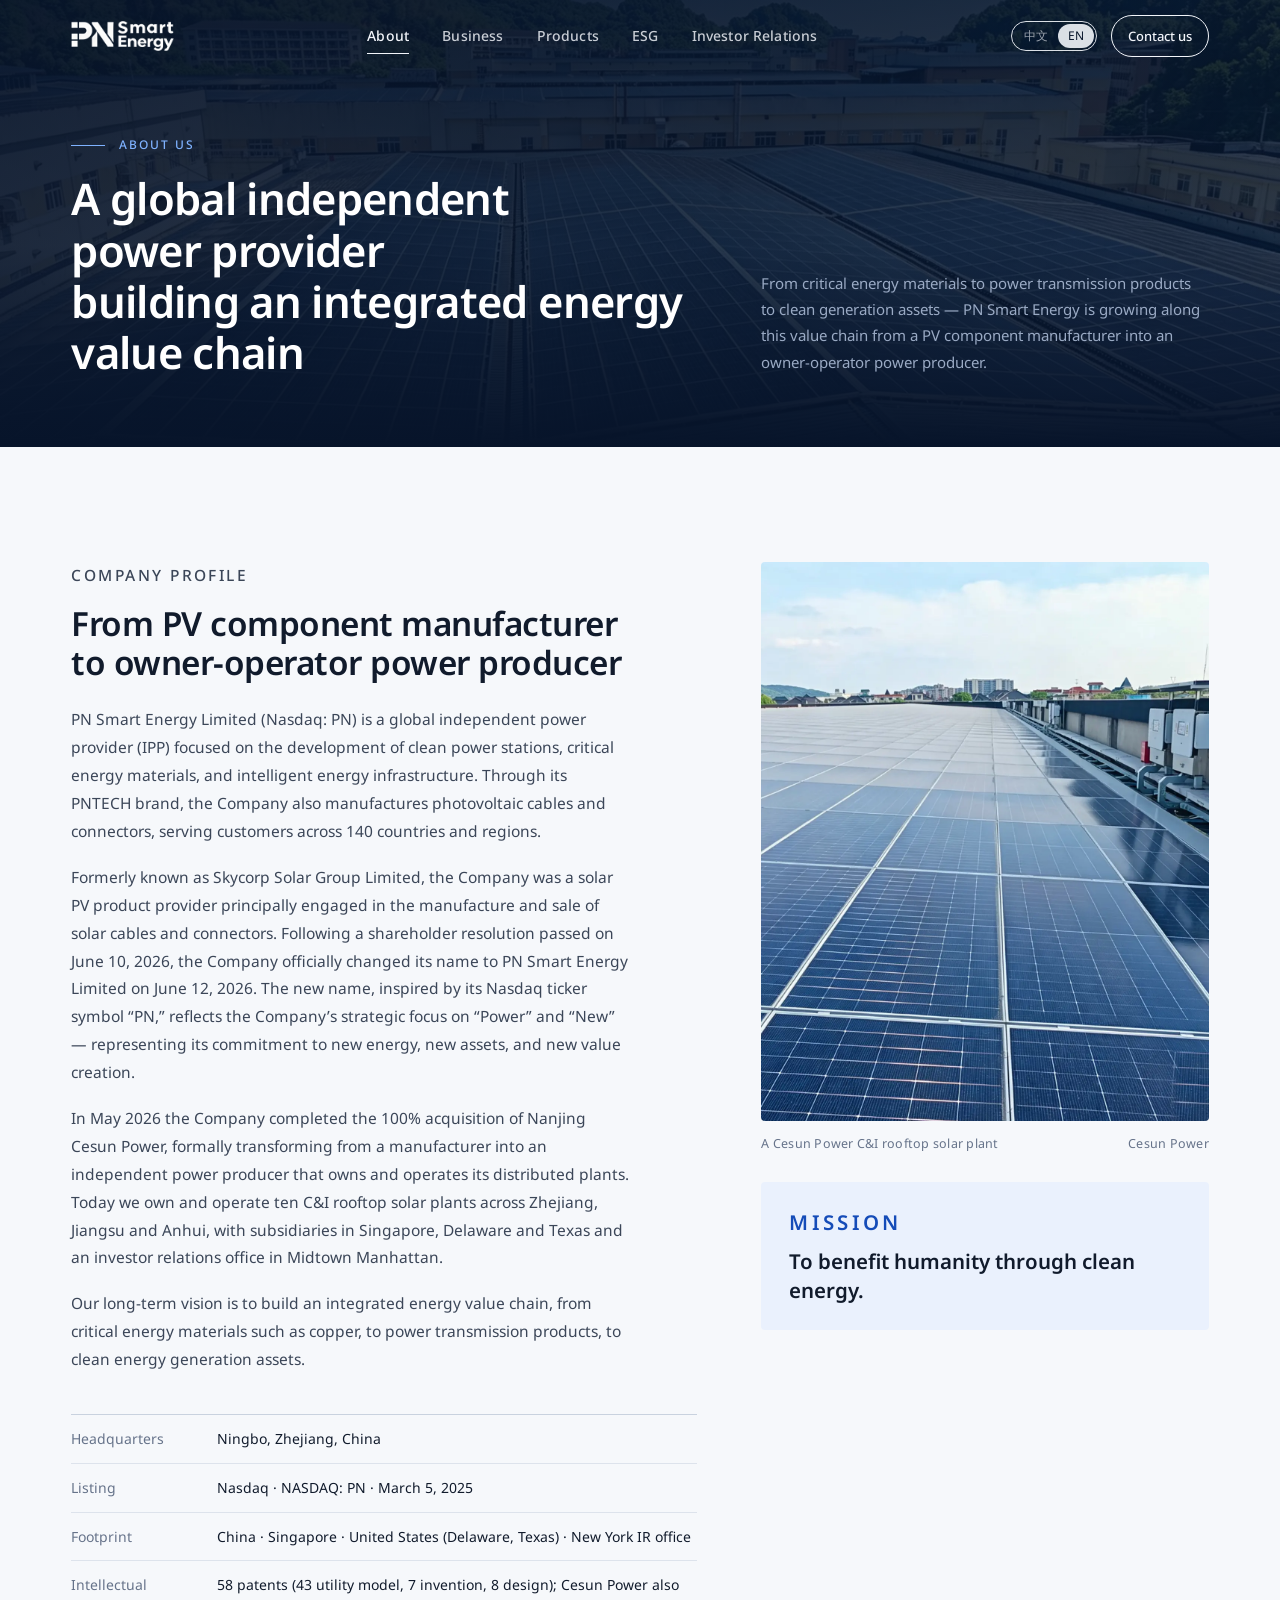
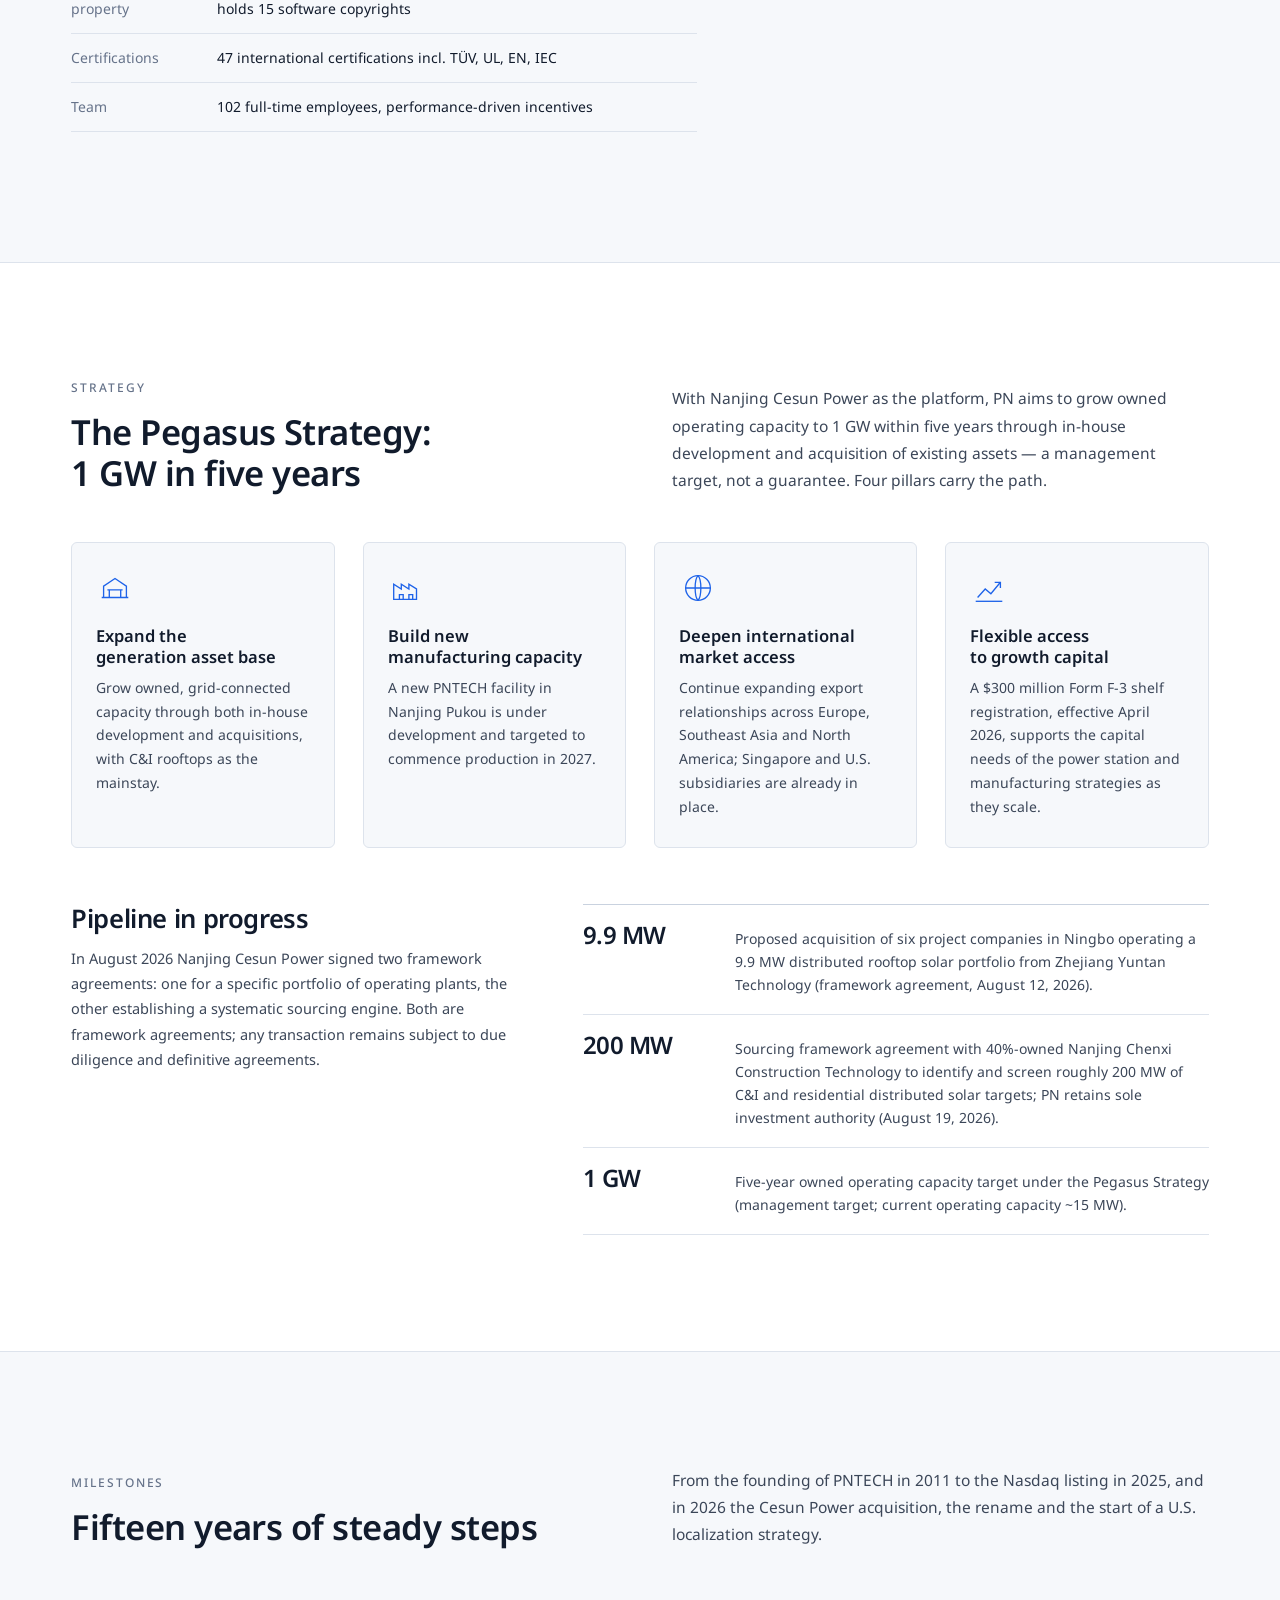
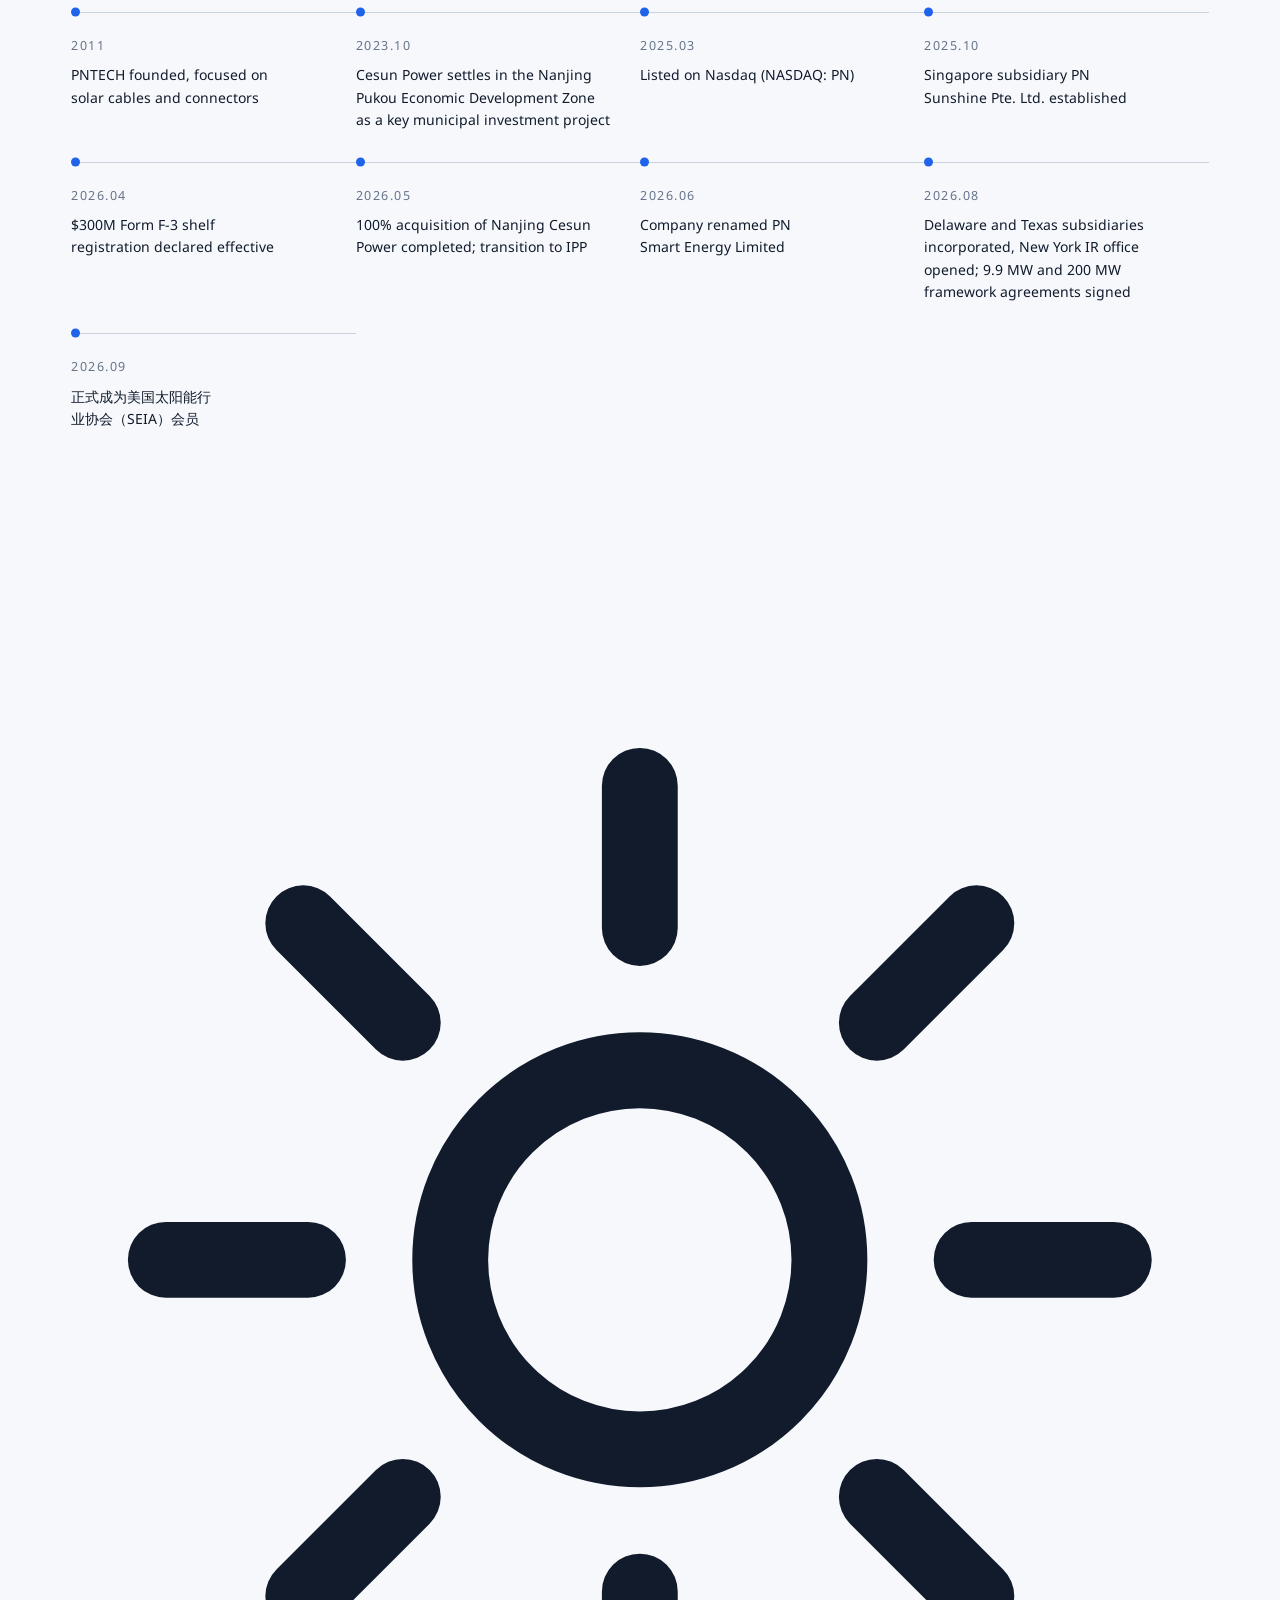
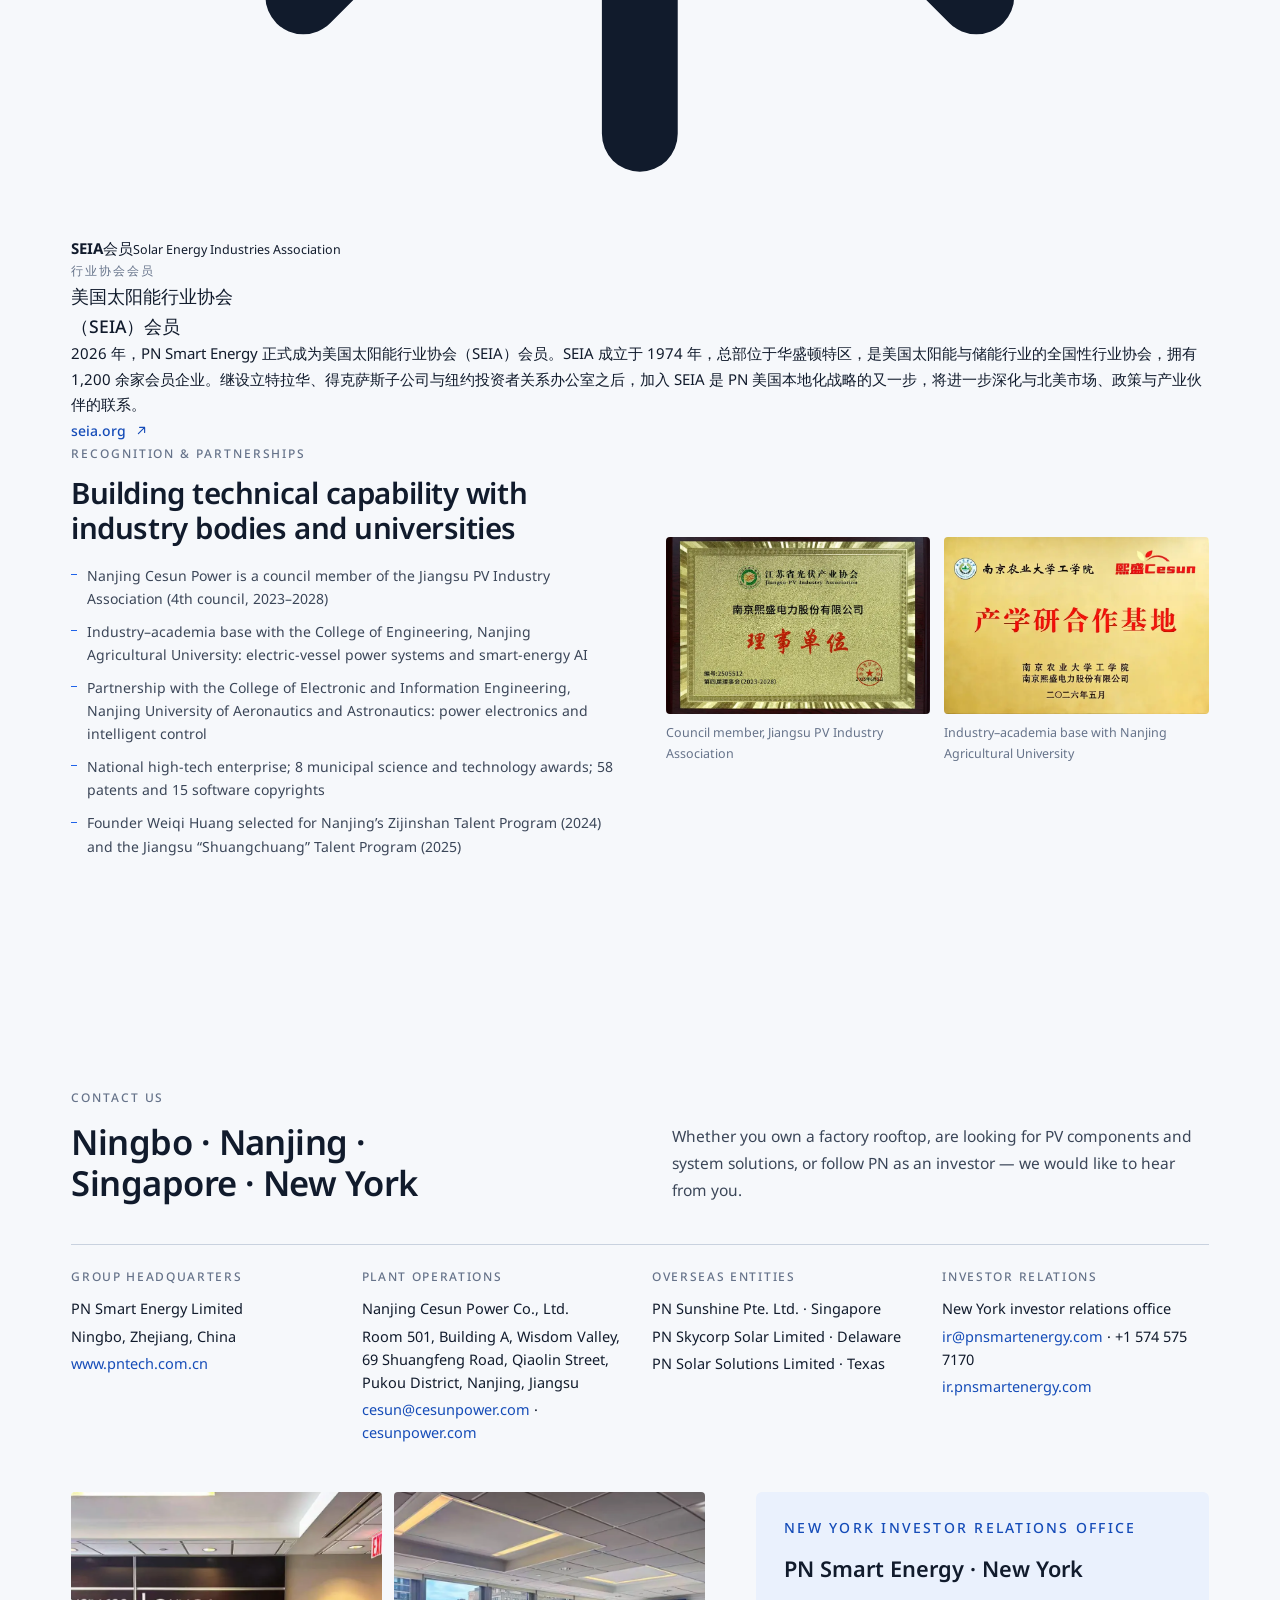
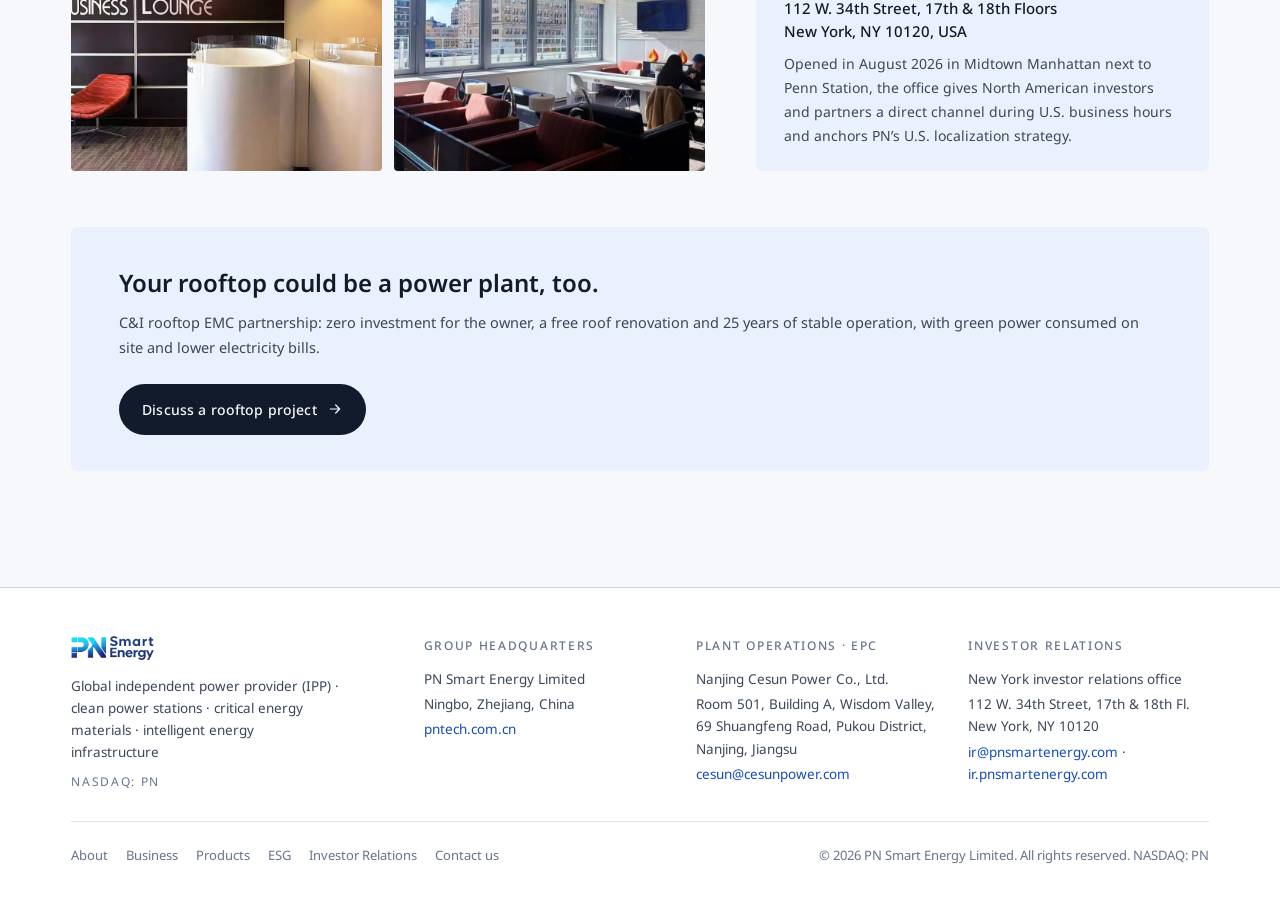
==== about.html @ 128a0bb3 "v5.1: multi-page structure (About / Business / Product / ESG / IR), IR-aligned profile, SEIA members" ====
<!doctype html>
<html lang="zh-CN">
<head>
<meta charset="utf-8">
<meta name="viewport" content="width=device-width,initial-scale=1">
<title>关于我们 | PN Smart Energy</title>
<meta name="description" content="PN Smart Energy 公司介绍、发展战略（天马战略）、发展历程、行业认可与联系方式。">
<meta name="keywords" content="PN Smart Energy, NASDAQ PN, 独立发电商, IPP, 分布式光伏, 工商业屋顶光伏, EPC, EMC, PNTECH, 光伏线缆, 光伏连接器, 储能系统, 光储系统, 熙盛电力, Cesun Power">
<meta name="robots" content="index,follow">
<meta name="theme-color" content="#07142A">
<link rel="canonical" href="https://wulei0716.github.io/pn-smart-energy-site/about.html">
<link rel="icon" type="image/png" sizes="64x64" href="assets/favicon.png">
<link rel="apple-touch-icon" sizes="180x180" href="assets/apple_icon.png">
<meta property="og:type" content="website">
<meta property="og:site_name" content="PN Smart Energy">
<meta property="og:title" content="关于我们 | PN Smart Energy">
<meta property="og:description" content="PN Smart Energy 公司介绍、发展战略（天马战略）、发展历程、行业认可与联系方式。">
<meta property="og:url" content="https://wulei0716.github.io/pn-smart-energy-site/about.html">
<meta property="og:image" content="https://wulei0716.github.io/pn-smart-energy-site/assets/og.jpg">
<meta property="og:image:width" content="1200">
<meta property="og:image:height" content="630">
<meta property="og:locale" content="zh_CN">
<meta property="og:locale:alternate" content="en_US">
<meta name="twitter:card" content="summary_large_image">
<meta name="twitter:title" content="About | PN Smart Energy">
<meta name="twitter:description" content="Company profile, the Pegasus Strategy, milestones, recognition and contact details for PN Smart Energy.">
<meta name="twitter:image" content="https://wulei0716.github.io/pn-smart-energy-site/assets/og.jpg">
<link rel="preload" as="image" href="assets/about.webp">
<script type="application/ld+json">
{"@context":"https://schema.org","@type":"Organization","name":"PN Smart Energy Limited","alternateName":["PN Smart Energy","Skycorp Solar Group"],"url":"https://wulei0716.github.io/pn-smart-energy-site/","logo":"https://wulei0716.github.io/pn-smart-energy-site/assets/logo_blue.png","tickerSymbol":"NASDAQ:PN","foundingDate":"2011","description":"Global independent power provider (IPP) focused on the development of clean power stations, critical energy materials, and intelligent energy infrastructure; manufactures PV cables and connectors under the PNTECH brand.","sameAs":["https://ir.pnsmartenergy.com","https://www.pntech.com.cn","http://www.cesunpower.com"],"memberOf":{"@type":"Organization","name":"Solar Energy Industries Association","url":"https://seia.org"},"address":[{"@type":"PostalAddress","addressLocality":"Ningbo","addressRegion":"Zhejiang","addressCountry":"CN"},{"@type":"PostalAddress","streetAddress":"112 W. 34th Street, 17th and 18th Floors","addressLocality":"New York","addressRegion":"NY","postalCode":"10120","addressCountry":"US"}],"contactPoint":[{"@type":"ContactPoint","contactType":"investor relations","email":"ir@pnsmartenergy.com","telephone":"+1-574-575-7170"}]}
</script>
<link rel="preconnect" href="https://fonts.googleapis.com">
<link rel="preconnect" href="https://fonts.gstatic.com" crossorigin>
<link rel="stylesheet" href="https://fonts.googleapis.com/css2?family=Noto+Sans:wght@400;500;600;700&display=swap">
<link rel="stylesheet" href="assets/site.css?v=d2af8660">

</head>
<body data-page="about">
<div id="site" data-lang="zh">
<!-- ============ NAV (shared) ============ -->
<header class="nav" id="nav">
  <div class="wrap">
    <a class="brand" href="index.html" aria-label="PN Smart Energy">
      <img class="logo-light" src="assets/logo_white.png" alt="PN Smart Energy" width="520" height="152">
      <img class="logo-dark" src="assets/logo_blue.png" alt="PN Smart Energy" width="520" height="151">
    </a>
    <nav class="nav-links" id="navLinks" aria-label="Primary">
      <a href="about.html" data-page="about" data-i18n="nav.about">关于我们</a>
      <a href="business.html" data-page="business" data-i18n="nav.business">业务</a>
      <a href="product.html" data-page="product" data-i18n="nav.product">产品</a>
      <a href="esg.html" data-page="esg" data-i18n="nav.esg">ESG</a>
      <a href="investors.html" data-page="investors" data-i18n="nav.ir">投资者关系</a>
    </nav>
    <div class="nav-right">
      <div class="lang" role="group" aria-label="Language / 语言">
        <button type="button" data-set-lang="zh" aria-pressed="true"><span>中文</span></button>
        <button type="button" data-set-lang="en" aria-pressed="false"><span>EN</span></button>
      </div>
      <a class="nav-cta" href="about.html#contact" data-i18n="nav.contact">联系我们</a>
      <button class="menu-btn" id="menuBtn" type="button" aria-label="Menu" aria-expanded="false">
        <svg viewBox="0 0 24 24" fill="none" stroke="currentColor" stroke-width="1.6" stroke-linecap="round"><path d="M4 7h16M4 12h16M4 17h16"/></svg>
      </button>
    </div>
  </div>
</header>

<main data-page="about">

<section class="phead">
  <div class="hero-bg" aria-hidden="true" style="background-image:url('assets/about.webp')"></div>
  <div class="hero-shade" aria-hidden="true"></div>
  <div class="wrap">
    <div><p class="eyebrow" data-i18n="ab.eyebrow">关于我们</p><h1 class="display" data-i18n="ab.title">全球独立发电商，<br>构建一体化能源价值链</h1></div>
    <p class="lede" data-i18n="ab.lede">从关键能源材料，到输电产品，再到清洁能源发电资产——PN Smart Energy 正沿着这条价值链，从光伏配套制造商成长为自持自营的独立发电商。</p>
  </div>
</section>

<!-- ============ PROFILE ============ -->
<section class="section" id="profile">
  <div class="wrap about-grid">
    <div class="about-copy">
      <p class="eyebrow" data-i18n="ab.pf.eyebrow">公司介绍</p>
      <h2 class="display" data-i18n="ab.pf.title">从光伏配套制造商，<br>到自持自营的独立发电商</h2>
      <p data-i18n="ab.pf.p1">PN Smart Energy Limited（纳斯达克代码：PN）是一家全球独立发电商（IPP），专注于清洁电站开发、关键能源材料与智能能源基础设施。公司旗下 PNTECH 品牌生产光伏线缆与连接器，服务全球 140&nbsp;个国家和地区的客户。</p>
      <p data-i18n="ab.pf.p2">公司前身为 Skycorp Solar Group Limited，是一家主要从事光伏线缆与连接器生产和销售的光伏产品供应商。根据 2026&nbsp;年 6&nbsp;月 10&nbsp;日股东决议，公司于 2026&nbsp;年 6&nbsp;月 12&nbsp;日正式更名为 PN Smart Energy Limited。新名称源于纳斯达克股票代码“PN”，体现公司对“Power（能源）”与“New（新）”的战略聚焦——对新能源、新资产与新价值创造的承诺。</p>
      <p data-i18n="ab.pf.p3">2026&nbsp;年 5&nbsp;月，公司完成对南京熙盛电力的 100% 收购，正式从制造商转型为自持自营分布式电站的独立发电商。今天，我们在浙江、江苏、安徽三省自持运营 10&nbsp;座工商业屋顶光伏电站，在新加坡、美国特拉华与得克萨斯设立子公司，在纽约曼哈顿设立投资者关系办公室，并于 2026&nbsp;年成为美国太阳能行业协会（SEIA）会员。</p>
      <p data-i18n="ab.pf.p4">我们的长期愿景，是构建一体化的能源价值链：从铜等关键能源材料，到输电产品，再到清洁能源发电资产。</p>
      <dl class="facts">
        <div><dt data-i18n="fact.hq">总部</dt><dd data-i18n="fact.hq.v">中国浙江省宁波市</dd></div>
        <div><dt data-i18n="fact.listing">上市</dt><dd data-i18n="fact.listing.v">纳斯达克 · NASDAQ: PN · 2025&nbsp;年 3&nbsp;月 5&nbsp;日</dd></div>
        <div><dt data-i18n="fact.footprint">全球布局</dt><dd data-i18n="fact.footprint.v">中国 · 新加坡 · 美国（特拉华、得克萨斯）· 纽约 IR 办公室</dd></div>
        <div><dt data-i18n="fact.ip">知识产权</dt><dd data-i18n="fact.ip.v">58&nbsp;项专利（43&nbsp;项实用新型、7&nbsp;项发明、8&nbsp;项外观设计）；熙盛电力另持 15&nbsp;项软件著作权</dd></div>
        <div><dt data-i18n="fact.cert">国际认证</dt><dd data-i18n="fact.cert.v">TÜV、UL、EN、IEC 等 47&nbsp;项</dd></div>
        <div><dt data-i18n="fact.people">团队</dt><dd data-i18n="fact.people.v">102&nbsp;名全职员工，绩效导向的激励机制</dd></div>
      </dl>
    </div>
    <div class="about-media">
      <figure>
        <img src="assets/cover_panels.webp" loading="lazy" decoding="async" alt="" width="1200" height="1600" style="aspect-ratio:4/5">
        <figcaption><span data-i18n="about.cap">熙盛电力工商业屋顶分布式光伏电站</span><span>Cesun Power</span></figcaption>
      </figure>
      <div class="mission">
        <p class="eyebrow" data-i18n="mission.eyebrow">使命</p>
        <p data-i18n="mission.text">以清洁能源，造福人类。</p>
      </div>
    </div>
  </div>
</section>

<!-- ============ STRATEGY ============ -->
<section class="section strategy band" id="strategy">
  <div class="wrap">
    <div class="section-head">
      <div><p class="eyebrow" data-i18n="str.eyebrow">发展战略</p><h2 class="display" data-i18n="str.title">天马战略：五年，1&nbsp;GW</h2></div>
      <p class="lede" data-i18n="str.lede">以南京熙盛电力为平台，自主开发与存量资产收购双轮驱动，在五年内将自持运营装机拓展至 1&nbsp;GW——这是管理层的目标，而非业绩承诺。四个支点支撑这条路径。</p>
    </div>
    <div class="pillars">
      <div class="pillar">
        <div class="glyph"><svg viewBox="0 0 40 40" fill="none" stroke="currentColor" stroke-width="1.4"><path d="M6 30h28M8 30V18l12-8 12 8v12"/><path d="M14 30v-8h12v8M12 22h16"/></svg></div>
        <h3 data-i18n="pl1.title">扩大发电资产</h3>
        <p data-i18n="pl1.p">以工商业屋顶为主，自主开发与收购并举，持续扩大自持并网装机规模。</p>
      </div>
      <div class="pillar">
        <div class="glyph"><svg viewBox="0 0 40 40" fill="none" stroke="currentColor" stroke-width="1.4"><path d="M6 32V16l8 5v-5l8 5v-5l8 5v11H6z"/><path d="M12 32v-5h4v5M22 32v-5h4v5"/></svg></div>
        <h3 data-i18n="pl2.title">新建制造基地</h3>
        <p data-i18n="pl2.p">南京浦口新制造基地建设中，计划 2027&nbsp;年投产，提升 PNTECH 产能与工艺水平。</p>
      </div>
      <div class="pillar">
        <div class="glyph"><svg viewBox="0 0 40 40" fill="none" stroke="currentColor" stroke-width="1.4"><circle cx="20" cy="20" r="13"/><path d="M7 20h26M20 7c4 4 4 22 0 26M20 7c-4 4-4 22 0 26"/></svg></div>
        <h3 data-i18n="pl3.title">深化国际市场</h3>
        <p data-i18n="pl3.p">持续拓展欧洲、东南亚与北美的出口关系；新加坡子公司与美国子公司已相继设立。</p>
      </div>
      <div class="pillar">
        <div class="glyph"><svg viewBox="0 0 40 40" fill="none" stroke="currentColor" stroke-width="1.4"><path d="M8 30l8-9 6 5 10-12"/><path d="M26 14h6v6"/><path d="M6 34h28"/></svg></div>
        <h3 data-i18n="pl4.title">灵活的成长资本</h3>
        <p data-i18n="pl4.p">3 亿美元 F-3 储架注册已于 2026&nbsp;年 4&nbsp;月生效，为电站与制造战略的规模化提供资金弹性。</p>
      </div>
    </div>
    <div class="pipeline">
      <div>
        <h3 class="display" data-i18n="pipe.title">正在推进的项目储备</h3>
        <p data-i18n="pipe.p">2026&nbsp;年 8&nbsp;月，南京熙盛电力先后签署两份框架协议：一份指向具体的存量电站组合，一份建立系统化的项目筛选引擎。两者均为框架协议，最终交易以尽职调查与正式协议为准。</p>
      </div>
      <div class="pipe-rows">
        <div><b class="num">9.9&nbsp;MW</b><span data-i18n="pipe.r1">拟收购浙江云坦科技位于宁波的 6&nbsp;家项目公司、合计 9.9&nbsp;MW 分布式屋顶光伏组合（框架协议，2026&nbsp;年 8&nbsp;月 12&nbsp;日）。</span></div>
        <div><b class="num">200&nbsp;MW</b><span data-i18n="pipe.r2">与持股 40% 的南京晨曦建设科技签署分布式光伏投资项目筛选框架协议，目标储备约 200&nbsp;MW 工商业及户用分布式光伏资产；PN 保留全部投资决策权（2026&nbsp;年 8&nbsp;月 19&nbsp;日）。</span></div>
        <div><b class="num">1&nbsp;GW</b><span data-i18n="pipe.r3">天马战略五年自持运营装机目标（管理层目标，当前运营装机约 15&nbsp;MW）。</span></div>
      </div>
    </div>
  </div>
</section>

<!-- ============ MILESTONES ============ -->
<section class="section" id="milestones">
  <div class="wrap">
    <div class="section-head">
      <div><p class="eyebrow" data-i18n="ab.ml.eyebrow">发展历程</p><h2 class="display" data-i18n="ab.ml.title">十五年深耕，每一步都坚实有力</h2></div>
      <p class="lede" data-i18n="ab.ml.lede">从 2011&nbsp;年品恩泰克成立，到 2025&nbsp;年登陆纳斯达克，再到 2026&nbsp;年完成熙盛电力收购、更名并启动美国本地化战略。</p>
    </div>
    <div class="timeline wide">
      <ul>
        <li><time>2011</time><p data-i18n="ml1">品恩泰克 PNTECH 成立，专注光伏线缆与连接器</p></li>
        <li><time>2023.10</time><p data-i18n="ml2">熙盛电力作为南京市重点招商引资项目落户浦口经济开发区</p></li>
        <li><time>2025.03</time><p data-i18n="tl1">纳斯达克上市（NASDAQ: PN）</p></li>
        <li><time>2025.10</time><p data-i18n="tl2">新加坡子公司 PN Sunshine Pte. Ltd. 成立</p></li>
        <li><time>2026.04</time><p data-i18n="tl3">3 亿美元 F-3 储架注册生效</p></li>
        <li><time>2026.05</time><p data-i18n="tl4">完成南京熙盛电力 100% 收购，转型独立发电商</p></li>
        <li><time>2026.06</time><p data-i18n="tl5">公司更名为 PN Smart Energy Limited</p></li>
        <li><time>2026.08</time><p data-i18n="tl6">美国特拉华、得州子公司成立，纽约 IR 办公室启用；签署 9.9&nbsp;MW 与 200&nbsp;MW 框架协议</p></li>
        <li><time>2026.09</time><p data-i18n="ml3">正式成为美国太阳能行业协会（SEIA）会员</p></li>
      </ul>
    </div>
  </div>
</section>

<!-- ============ HONORS ============ -->
<section class="section band" id="honors">
  <div class="wrap">
    <div class="us-card wide">
      <div class="seal" aria-hidden="true"><svg viewBox="0 0 24 24" fill="none" stroke="currentColor" stroke-width="1.6" stroke-linecap="round"><circle cx="12" cy="12" r="4"/><path d="M12 2v3M12 19v3M2 12h3M19 12h3M4.9 4.9l2.1 2.1M17 17l2.1 2.1M4.9 19.1L7 17M17 7l2.1-2.1"/></svg><b>SEIA</b><span data-i18n="us.seal">会员</span><small>Solar Energy Industries Association</small></div>
      <div>
        <p class="eyebrow" data-i18n="us.s.eyebrow">行业协会会员</p>
        <h3 data-i18n="us.s.title">美国太阳能行业协会<br>（SEIA）会员</h3>
        <p data-i18n="ab.seia.p">2026&nbsp;年，PN Smart Energy 正式成为美国太阳能行业协会（SEIA）会员。SEIA 成立于 1974&nbsp;年，总部位于华盛顿特区，是美国太阳能与储能行业的全国性行业协会，拥有 1,200&nbsp;余家会员企业。继设立特拉华、得克萨斯子公司与纽约投资者关系办公室之后，加入 SEIA 是 PN 美国本地化战略的又一步，将进一步深化与北美市场、政策与产业伙伴的联系。</p>
        <a class="more" href="https://seia.org" target="_blank" rel="noopener"><span>seia.org</span><svg viewBox="0 0 24 24" fill="none" stroke="currentColor" stroke-width="1.8" stroke-linecap="round" stroke-linejoin="round"><path d="M7 17L17 7M9 7h8v8"/></svg></a>
      </div>
    </div>
  </div>
  <div class="wrap honors">
    <div>
      <p class="eyebrow" data-i18n="ab.hn.eyebrow">行业认可与产学研合作</p>
      <h2 class="display" data-i18n="ab.hn.title">行业协会与高校合作</h2>
      <ul>
        <li data-i18n="ab.hn.1">南京熙盛电力为江苏省光伏产业协会理事单位（第四届理事会，2023–2028）</li>
        <li data-i18n="ab.hn.2">与南京农业大学工学院共建产学研合作基地：电动船舶核心动力系统与智慧能源 AI 技术</li>
        <li data-i18n="ab.hn.3">与南京航空航天大学电子信息工程学院合作：电力电子与智能控制技术</li>
        <li data-i18n="ab.hn.4">国家级高新技术企业；8&nbsp;项市级科学技术奖；58&nbsp;项专利与 15&nbsp;项软件著作权</li>
        <li data-i18n="ab.hn.5">创始人黄伟奇入选南京市“紫金山英才计划”高层次创业人才（2024）与江苏省“双创人才”（2025）</li>
      </ul>
    </div>
    <div class="plaques">
      <figure><img src="assets/plaque1.webp" loading="lazy" decoding="async" alt="" width="800" height="533"><figcaption data-i18n="ab.hn.c1">江苏省光伏产业协会理事单位</figcaption></figure>
      <figure><img src="assets/plaque2.webp" loading="lazy" decoding="async" alt="" width="800" height="533"><figcaption data-i18n="ab.hn.c2">南京农业大学工学院 · 产学研合作基地</figcaption></figure>
    </div>
  </div>
</section>

<!-- ============ CONTACT ============ -->
<section class="section contact" id="contact">
  <div class="wrap">
    <div class="section-head">
      <div><p class="eyebrow" data-i18n="ct.eyebrow">联系我们</p><h2 class="display" data-i18n="ct.title">宁波 · 南京 · 新加坡 · 纽约</h2></div>
      <p class="lede" data-i18n="ct.lede">无论您是希望盘活厂房屋顶的业主、寻找光伏配套产品与系统方案的合作伙伴，还是关注 PN 的投资者，欢迎与我们联系。</p>
    </div>
    <div class="offices">
      <div><h3 data-i18n="of1.t">集团总部</h3><p>PN Smart Energy Limited</p><p data-i18n="of1.p">中国浙江省宁波市</p><p><a href="https://www.pntech.com.cn" target="_blank" rel="noopener">www.pntech.com.cn</a></p></div>
      <div><h3 data-i18n="of2.t">电站运营</h3><p data-i18n="of2.n">南京熙盛电力股份有限公司</p><p data-i18n="of2.p">江苏省南京市浦口区桥林街道双峰路 69 号智慧谷 A 栋 501</p><p><a href="mailto:cesun@cesunpower.com">cesun@cesunpower.com</a> · <a href="http://www.cesunpower.com" target="_blank" rel="noopener">cesunpower.com</a></p></div>
      <div><h3 data-i18n="of3.t">海外主体</h3><p>PN Sunshine Pte. Ltd. · Singapore</p><p>PN Skycorp Solar Limited · Delaware</p><p>PN Solar Solutions Limited · Texas</p></div>
      <div><h3 data-i18n="of4.t">投资者关系</h3><p data-i18n="of4.p">纽约投资者关系办公室</p><p><a href="mailto:ir@pnsmartenergy.com">ir@pnsmartenergy.com</a> · +1 574 575 7170</p><p><a href="https://ir.pnsmartenergy.com" target="_blank" rel="noopener">ir.pnsmartenergy.com</a></p></div>
    </div>
    <div class="ny">
      <div class="ny-photos">
        <img src="assets/ny1.webp" loading="lazy" decoding="async" alt="" width="1100" height="732">
        <img src="assets/ny2.webp" loading="lazy" decoding="async" alt="" width="1100" height="732">
      </div>
      <div class="ny-info">
        <p class="eyebrow" data-i18n="ny.eyebrow">纽约投资者关系办公室</p>
        <h3 data-i18n="ny.title">PN Smart Energy · New York</h3>
        <p class="addr">112 W. 34th Street, 17th &amp; 18th Floors<br>New York, NY 10120, USA</p>
        <p data-i18n="ny.p">2026&nbsp;年 8&nbsp;月启用，位于曼哈顿中城，毗邻宾夕法尼亚车站。在美国工作时间为北美投资者与合作伙伴提供直接沟通渠道，也是 PN 美国本地化战略的前沿据点。</p>
      </div>
    </div>
    <div class="contact-cta">
      <div><h3 data-i18n="cta.t">您的屋顶，也可以成为一座电站。</h3><p data-i18n="cta.p">工商业屋顶 EMC 合作：业主零投入，免费屋面翻新与 25&nbsp;年稳定运营，绿电就地消纳、电费直接下降。</p></div>
      <a class="btn" href="mailto:cesun@cesunpower.com"><span data-i18n="cta.b">洽谈屋顶合作</span><svg viewBox="0 0 24 24" fill="none" stroke="currentColor" stroke-width="1.8" stroke-linecap="round" stroke-linejoin="round"><path d="M5 12h14M13 6l6 6-6 6"/></svg></a>
    </div>
  </div>
</section>

</main>

<!-- ============ FOOTER (shared) ============ -->
<footer id="footer">
  <div class="wrap">
    <div class="foot-grid">
      <div class="foot-brand">
        <a class="brand" href="index.html" aria-label="PN Smart Energy"><img class="logo-dark" src="assets/logo_blue.png" alt="" width="520" height="151"><img class="logo-light" src="assets/logo_white.png" alt="" width="520" height="152"></a>
        <p data-i18n="ft.tag">全球独立发电商（IPP）· 清洁电站开发 · 关键能源材料 · 智能能源基础设施</p>
        <p class="tick">NASDAQ: PN</p>
      </div>
      <div>
        <h4 data-i18n="ft.hq">集团总部</h4>
        <p>PN Smart Energy Limited</p>
        <p data-i18n="ft.hq.p">中国浙江省宁波市</p>
        <p><a href="https://www.pntech.com.cn" target="_blank" rel="noopener">pntech.com.cn</a></p>
      </div>
      <div>
        <h4 data-i18n="ft.ops">电站运营 · EPC</h4>
        <p data-i18n="ft.ops.n">南京熙盛电力股份有限公司</p>
        <p data-i18n="ft.ops.p">江苏省南京市浦口区桥林街道双峰路 69 号智慧谷 A 栋 501</p>
        <p><a href="mailto:cesun@cesunpower.com">cesun@cesunpower.com</a></p>
      </div>
      <div>
        <h4 data-i18n="ft.ir">投资者关系</h4>
        <p data-i18n="ft.ir.p">纽约投资者关系办公室</p>
        <p>112 W. 34th Street, 17th &amp; 18th Fl.<br>New York, NY 10120</p>
        <p><a href="mailto:ir@pnsmartenergy.com">ir@pnsmartenergy.com</a> · <a href="https://ir.pnsmartenergy.com" target="_blank" rel="noopener">ir.pnsmartenergy.com</a></p>
      </div>
    </div>
    <div class="foot-bottom">
      <nav aria-label="Footer">
        <a href="about.html" data-i18n="nav.about">关于我们</a>
        <a href="business.html" data-i18n="nav.business">业务</a>
        <a href="product.html" data-i18n="nav.product">产品</a>
        <a href="esg.html" data-i18n="nav.esg">ESG</a>
        <a href="investors.html" data-i18n="nav.ir">投资者关系</a>
        <a href="about.html#contact" data-i18n="nav.contact">联系我们</a>
      </nav>
      <p data-i18n="foot.copy">© 2026 PN Smart Energy Limited. 保留所有权利。NASDAQ: PN</p>
    </div>
  </div>
</footer>

<button type="button" class="totop" id="totop" aria-label="Back to top"><svg viewBox="0 0 24 24" fill="none" stroke="currentColor" stroke-width="1.8" stroke-linecap="round" stroke-linejoin="round"><path d="M12 19V5M6 11l6-6 6 6"/></svg></button>

<dialog class="pj" id="pjDialog" aria-labelledby="pjTitle">
  <div class="pj-scroll" id="pjContent"></div>
</dialog>

</div>
<script src="assets/site.js?v=d2af8660"></script>
</body>
</html>
---- assets/site.css ----
/* ---------- Tokens ---------- */
:root{
  --paper:#F6F8FB;
  --surface:#FFFFFF;
  --tint:#EAF1FD;
  --ink:#111B2C;
  --ink-2:#3B4658;
  --muted:#66738A;
  --line:#DDE3EC;
  --line-strong:#C9D2DF;
  --accent:#1E63E9;
  --accent-ink:#154CB8;
  --accent-soft:#8FB6F5;
  --night:#07142A;
  --night-2:#0C1E3B;
  --night-line:rgba(255,255,255,.14);
  --night-text:#F2F5FA;
  --night-muted:#9AAAC4;
  --night-accent:#7FB2FF;
  --zj:#1E63E9; --js:#5C8FE8; --ah:#A9C6F4;
  --photo-ground:#E8ECF2;
  --well:#F1F4F8;
  --shadow:0 24px 60px -30px rgba(7,20,42,.35);
  --font-display:"Noto Sans","PingFang SC","Hiragino Sans GB","Microsoft YaHei","Noto Sans CJK SC","Source Han Sans SC","Helvetica Neue",Arial,sans-serif;
  --font-body:"Noto Sans","PingFang SC","Hiragino Sans GB","Microsoft YaHei","Noto Sans CJK SC","Source Han Sans SC","Helvetica Neue",Arial,sans-serif;
  --max:1240px;
  --gutter:clamp(20px,4vw,56px);
  color-scheme:light;
}
@media (prefers-color-scheme:dark){
  :root:not([data-theme="light"]){
    --paper:#0B1424; --surface:#111C2F; --tint:#14233D;
    --ink:#EDF1F7; --ink-2:#C5CEDC; --muted:#8C9AB2;
    --line:#22314A; --line-strong:#33445F;
    --accent:#7FB2FF; --accent-ink:#A6C9FF; --accent-soft:#3E6FC7;
    --night:#050E1F; --night-2:#0A1830;
    --zj:#7FB2FF; --js:#4F80D6; --ah:#3D6AAE;
    --photo-ground:#1A2740;
    --shadow:0 24px 60px -30px rgba(0,0,0,.7);
    color-scheme:dark;
  }
}
:root[data-theme="dark"]{
  --paper:#0B1424; --surface:#111C2F; --tint:#14233D;
  --ink:#EDF1F7; --ink-2:#C5CEDC; --muted:#8C9AB2;
  --line:#22314A; --line-strong:#33445F;
  --accent:#7FB2FF; --accent-ink:#A6C9FF; --accent-soft:#3E6FC7;
  --night:#050E1F; --night-2:#0A1830;
  --zj:#7FB2FF; --js:#4F80D6; --ah:#3D6AAE;
  --photo-ground:#1A2740;
  --shadow:0 24px 60px -30px rgba(0,0,0,.7);
  color-scheme:dark;
}

/* ---------- Base ---------- */
*,*::before,*::after{box-sizing:border-box}
html{scroll-behavior:smooth;-webkit-text-size-adjust:100%}
@media (prefers-reduced-motion:reduce){html{scroll-behavior:auto}}
body{margin:0;background:var(--paper);color:var(--ink);font-family:var(--font-body);font-size:15px;line-height:1.7;-webkit-font-smoothing:antialiased;text-rendering:optimizeLegibility}
img{max-width:100%;height:auto;display:block}
a{color:inherit;text-decoration:none}
button{font:inherit;color:inherit;background:none;border:0;padding:0;cursor:pointer}
:focus-visible{outline:2px solid var(--accent);outline-offset:3px;border-radius:2px}
h1,h2,h3,h4{margin:0;font-weight:500;text-wrap:balance}
p{margin:0}
.wrap{max-width:var(--max);margin:0 auto;padding-left:var(--gutter);padding-right:var(--gutter)}
.num{font-variant-numeric:tabular-nums lining-nums}
.display{font-family:var(--font-display);font-weight:600;letter-spacing:-.015em;line-height:1.18}
[data-lang="zh"] .display{letter-spacing:0;line-height:1.32;font-weight:600}
[data-lang="zh"] .display.hero-title{line-height:1.26}
.eyebrow{font-size:12px;letter-spacing:.16em;text-transform:uppercase;color:var(--muted);font-weight:500}
[data-lang="zh"] .eyebrow{letter-spacing:.2em}
.lede{font-size:clamp(15.5px,1.2vw,17px);line-height:1.75;color:var(--ink-2);max-width:62ch}
[data-lang="zh"] .lede{max-width:44em}
.sr-only{position:absolute;width:1px;height:1px;overflow:hidden;clip:rect(0 0 0 0);white-space:nowrap}

/* Section rhythm */
.section{padding:clamp(72px,9vw,128px) 0;scroll-margin-top:64px}
.section + .section{padding-top:0}
.section.band,.band + .section{padding-top:clamp(72px,9vw,128px)}
[data-lang="zh"] .lede,[data-lang="zh"] .about-copy p,[data-lang="zh"] .biz p,[data-lang="zh"] .pillar p{letter-spacing:.01em}
.section-head{display:grid;grid-template-columns:minmax(0,6fr) minmax(0,6fr);gap:24px clamp(24px,5vw,80px);align-items:end;margin-bottom:clamp(40px,5vw,64px)}
.section-head h2{font-size:clamp(26px,2.7vw,36px)}
[data-lang="zh"] .section-head h2{font-size:clamp(24px,2.4vw,32px)}
.section-head .eyebrow{margin-bottom:14px}
@media (max-width:860px){.section-head{grid-template-columns:1fr}}

/* ---------- Nav ---------- */
.nav{position:fixed;inset:0 0 auto 0;z-index:50;transition:background .35s ease,box-shadow .35s ease,border-color .35s ease;border-bottom:1px solid transparent;color:var(--night-text)}
.nav .wrap{display:flex;align-items:center;justify-content:space-between;height:72px;gap:24px}
.nav.solid{background:color-mix(in srgb,var(--paper) 88%,transparent);backdrop-filter:saturate(1.4) blur(14px);-webkit-backdrop-filter:saturate(1.4) blur(14px);border-color:var(--line);color:var(--ink)}
.brand{display:flex;align-items:center;gap:12px}
.brand img{height:30px;width:auto}
.brand .logo-dark{display:none}
.nav.solid .logo-light{display:none}
.nav.solid .logo-dark{display:block}
:root[data-theme="dark"] .nav.solid .logo-dark{display:none}
:root[data-theme="dark"] .nav.solid .logo-light{display:block}
@media (prefers-color-scheme:dark){
  :root:not([data-theme="light"]) .nav.solid .logo-dark{display:none}
  :root:not([data-theme="light"]) .nav.solid .logo-light{display:block}
}
.nav-links{display:flex;gap:clamp(18px,2.6vw,36px);font-size:14px;font-weight:500;letter-spacing:.01em}
.nav-links a{opacity:.82;transition:opacity .2s;padding:6px 0;border-bottom:1px solid transparent}
.nav-links a:hover,.nav-links a.active{opacity:1;border-bottom-color:currentColor}
.nav-right{display:flex;align-items:center;gap:14px}
.lang{display:inline-flex;border:1px solid currentColor;border-radius:999px;padding:2px;font-size:12px;letter-spacing:.06em;opacity:.9}
.lang button{padding:4px 10px;border-radius:999px;line-height:1.3;opacity:.7;transition:all .2s}
.lang button[aria-pressed="true"]{background:currentColor;opacity:1}
.lang button[aria-pressed="true"] span{color:var(--night);mix-blend-mode:normal}
.nav.solid .lang button[aria-pressed="true"] span{color:var(--paper)}
.lang button span{color:inherit}
.nav-cta{font-size:13px;font-weight:500;padding:9px 16px;border-radius:999px;border:1px solid currentColor;transition:background .2s,color .2s}
.nav-cta:hover{background:var(--night-text);color:var(--night)}
.nav.solid .nav-cta{background:var(--ink);color:var(--paper);border-color:var(--ink)}
.nav.solid .nav-cta:hover{background:var(--accent);border-color:var(--accent);color:#fff}
.menu-btn{display:none;width:40px;height:40px;align-items:center;justify-content:center;border-radius:8px}
.menu-btn svg{width:22px;height:22px}
@media (max-width:980px){
  .nav-links{display:none}
  .nav-cta{display:none}
  .menu-btn{display:inline-flex}
  .nav.open .nav-links{display:flex;position:absolute;top:72px;left:0;right:0;flex-direction:column;gap:0;background:var(--paper);color:var(--ink);border-bottom:1px solid var(--line);padding:8px var(--gutter) 16px}
  .nav.open .nav-links a{padding:14px 0;border-bottom:1px solid var(--line);opacity:1;font-size:16px}
  .nav.open .nav-links a:last-child{border-bottom:0}
  .nav.open{background:var(--paper);color:var(--ink);border-color:var(--line)}
  .nav.open .logo-light{display:none}.nav.open .logo-dark{display:block}
}

/* ---------- Hero ---------- */
.hero{position:relative;background:var(--night);color:var(--night-text);overflow:hidden;isolation:isolate}
.hero-bg{position:absolute;inset:0;z-index:-2;background-image:var(--hero-img);background-size:cover;background-position:center 40%;transform:scale(1.04);animation:heroZoom 14s ease-out forwards}
.hero-shade{position:absolute;inset:0;z-index:-1;background:
  linear-gradient(180deg,rgba(7,20,42,.55) 0%,rgba(7,20,42,.25) 35%,rgba(7,20,42,.72) 78%,var(--night) 100%),
  linear-gradient(90deg,rgba(7,20,42,.78) 0%,rgba(7,20,42,.38) 55%,rgba(7,20,42,.15) 100%)}
.hero .wrap{position:relative;padding-top:clamp(120px,16vh,170px);padding-bottom:clamp(56px,7vw,88px);display:grid;grid-template-columns:minmax(0,8fr) minmax(0,4fr);gap:40px}
.hero-copy{max-width:820px}
.hero .eyebrow{color:var(--night-accent);margin-bottom:26px;display:flex;align-items:center;gap:14px}
.hero .eyebrow::before{content:"";width:34px;height:1px;background:var(--night-accent)}
.hero-title{font-size:clamp(34px,4vw,54px);color:#fff;margin-bottom:24px;font-weight:600}
[data-lang="zh"] .hero-title{font-size:clamp(30px,3.4vw,44px)}
.hero-title em{font-style:normal;font-weight:600;color:var(--night-accent)}
.hero .lede{color:var(--night-muted);max-width:58ch;margin-bottom:36px}
[data-lang="zh"] .hero .lede{max-width:40em}
.hero-actions{display:flex;gap:14px;flex-wrap:wrap}
.btn{display:inline-flex;align-items:center;gap:10px;padding:13px 22px;border-radius:999px;font-size:14px;font-weight:500;letter-spacing:.01em;border:1px solid transparent;transition:transform .2s,background .2s,color .2s,border-color .2s}
.btn svg{width:16px;height:16px;transition:transform .2s}
.btn:hover svg{transform:translateX(3px)}
.btn-primary{background:#fff;color:var(--night)}
.btn-primary:hover{background:var(--night-accent)}
.btn-ghost{border-color:var(--night-line);color:#fff}
.btn-ghost:hover{border-color:#fff}
.hero-aside{align-self:end;display:flex;flex-direction:column;gap:10px;font-size:13px;color:var(--night-muted);border-left:1px solid var(--night-line);padding-left:22px}
.hero-aside strong{color:#fff;font-weight:500}
.hero-ledger{border-top:1px solid var(--night-line);margin-top:clamp(40px,6vw,72px)}
.hero-ledger .wrap{display:grid;grid-template-columns:repeat(4,minmax(0,1fr));padding-top:0;padding-bottom:0;gap:0}
.hero-ledger .cell{padding:26px 24px 30px 0;border-right:1px solid var(--night-line)}
.hero-ledger .cell + .cell{padding-left:24px}
.hero-ledger .cell:last-child{border-right:0}
.hero-ledger .k{font-size:12px;letter-spacing:.14em;text-transform:uppercase;color:var(--night-muted);margin-bottom:10px}
[data-lang="zh"] .hero-ledger .k{letter-spacing:.2em}
.hero-ledger .v{font-family:var(--font-display);font-weight:600;font-size:clamp(26px,2.6vw,34px);line-height:1;color:#fff;letter-spacing:-.02em}
.hero-ledger .v small{font-family:var(--font-body);font-size:13px;color:var(--night-muted);margin-left:6px;letter-spacing:0}
.hero-ledger .n{font-size:12px;color:var(--night-muted);margin-top:8px}
@keyframes heroZoom{from{transform:scale(1.08)}to{transform:scale(1)}}
.hero-copy > *{animation:rise .9s cubic-bezier(.2,.7,.2,1) both}
.hero-copy > :nth-child(2){animation-delay:.08s}.hero-copy > :nth-child(3){animation-delay:.16s}.hero-copy > :nth-child(4){animation-delay:.24s}
@keyframes rise{from{opacity:.001;transform:translateY(14px)}to{opacity:1;transform:none}}
@media (prefers-reduced-motion:reduce){.hero-bg,.hero-copy > *{animation:none}}
@media (max-width:980px){
  .hero .wrap{grid-template-columns:1fr}
  .hero-aside{display:none}
  .hero-ledger .wrap{grid-template-columns:repeat(2,minmax(0,1fr))}
  .hero-ledger .cell{padding:20px 16px 22px 0}
  .hero-ledger .cell + .cell{padding-left:16px}
  .hero-ledger .cell:nth-child(2){border-right:0}
  .hero-ledger .cell:nth-child(-n+2){border-bottom:1px solid var(--night-line)}
  .hero-ledger .cell:nth-child(3){padding-left:0}
}

/* ---------- About ---------- */
.about-grid{display:grid;grid-template-columns:minmax(0,7fr) minmax(0,5fr);gap:clamp(32px,5vw,80px);align-items:start}
.about-copy .display{font-size:clamp(24px,2.6vw,34px);margin:14px 0 24px}
.about-copy p + p{margin-top:18px}
.about-copy p{color:var(--ink-2);font-size:15.5px;line-height:1.8;max-width:62ch}
[data-lang="zh"] .about-copy p{max-width:40em}
.facts{border-top:1px solid var(--line-strong);margin-top:40px}
.facts div{display:grid;grid-template-columns:130px 1fr;gap:16px;padding:12px 0;border-bottom:1px solid var(--line);font-size:14px}
.facts dt{color:var(--muted)}
.facts dd{margin:0;color:var(--ink)}
.about-media{position:sticky;top:96px}
.about-media figure{margin:0;position:relative}
.about-media img{aspect-ratio:4/3;object-fit:cover;width:100%;border-radius:4px}
.about-media figcaption{display:flex;justify-content:space-between;gap:16px;font-size:12.5px;color:var(--muted);margin-top:12px;letter-spacing:.02em}
.mission{margin-top:28px;padding:26px 28px;background:var(--tint);border-radius:4px}
.mission .eyebrow{margin-bottom:10px;color:var(--accent-ink)}
.mission p{font-family:var(--font-display);font-weight:600;font-size:clamp(18px,1.6vw,22px);line-height:1.4;color:var(--ink)}
@media (max-width:900px){.about-grid{grid-template-columns:1fr}.about-media{position:static}}

/* ---------- Business ---------- */
.biz{display:grid;grid-template-columns:repeat(3,minmax(0,1fr));grid-template-rows:auto auto 1fr auto;column-gap:0;row-gap:14px;border-top:1px solid var(--line-strong);border-bottom:1px solid var(--line-strong)}
.biz article{padding:34px 28px 38px 0;border-right:1px solid var(--line);display:grid;grid-template-rows:subgrid;grid-row:span 4;row-gap:14px;align-content:start}
@supports not (grid-template-rows:subgrid){.biz article{display:flex;flex-direction:column;gap:14px}.biz .stat > div > span{min-height:2.9em}}
.biz article + article{padding-left:28px}
.biz article:last-child{border-right:0}
.biz .tag{display:inline-flex;align-items:center;gap:8px;font-size:12px;letter-spacing:.14em;text-transform:uppercase;color:var(--muted)}
.biz .tag.core{color:var(--accent-ink)}
.biz .tag.core::before{content:"";width:7px;height:7px;border-radius:50%;background:var(--accent)}
.biz h3{font-size:clamp(19px,1.7vw,22px);line-height:1.3;font-weight:600}
.biz p{color:var(--ink-2);font-size:14.5px;line-height:1.75}
.biz .stat{margin-top:0;align-self:start;padding-top:18px;border-top:1px solid var(--line);display:flex;gap:24px}
.biz .stat > div{flex:1 1 0;min-width:0}
.biz .stat b{display:block;font-family:var(--font-display);font-size:24px;font-weight:600;line-height:1.05;color:var(--ink);white-space:nowrap;letter-spacing:-.02em}
.biz .stat > div > span{display:block;font-size:12px;color:var(--muted);letter-spacing:.02em;line-height:1.5;margin-top:6px;text-wrap:pretty}
.biz .stat b span{display:inline;color:var(--muted)}
@media (max-width:900px){
  .biz{grid-template-columns:1fr;grid-template-rows:none;grid-auto-rows:auto;row-gap:0;border-top:0}
  .biz article{display:flex;flex-direction:column;gap:14px;grid-row:auto;border-right:0;border-top:1px solid var(--line-strong);padding:28px 0}
  .biz article + article{padding-left:0}
}

/* ---------- Strategy ---------- */
.strategy{background:var(--surface);border-top:1px solid var(--line);border-bottom:1px solid var(--line)}
.strategy .section-head{margin-bottom:48px}
.pillars{display:grid;grid-template-columns:repeat(4,minmax(0,1fr));gap:28px}
.pillar{padding:26px 24px 28px;border:1px solid var(--line);border-radius:6px;background:var(--paper)}
.pillar .glyph{width:38px;height:38px;color:var(--accent);margin-bottom:18px}
.pillar .glyph svg{width:100%;height:100%}
.pillar h3{font-size:16.5px;line-height:1.3;margin-bottom:8px;font-weight:600}
.pillar p{font-size:14px;color:var(--ink-2);line-height:1.7}
.pipeline{margin-top:56px;display:grid;grid-template-columns:minmax(0,5fr) minmax(0,7fr);gap:clamp(32px,5vw,80px);align-items:start}
.pipeline .display{font-size:clamp(20px,2vw,26px);margin-bottom:12px}
.pipeline p{color:var(--ink-2);font-size:14.5px;line-height:1.75;max-width:56ch}
.pipe-rows{border-top:1px solid var(--line-strong)}
.pipe-rows div{display:grid;grid-template-columns:132px 1fr;gap:20px;padding:18px 0;border-bottom:1px solid var(--line);align-items:baseline}
.pipe-rows b{font-family:var(--font-display);font-size:24px;font-weight:600;line-height:1;color:var(--ink);white-space:nowrap;letter-spacing:-.02em}
.pipe-rows span{font-size:14px;color:var(--ink-2);line-height:1.65}
.timeline{margin-top:64px;border-top:1px solid var(--line-strong);display:grid;grid-template-columns:repeat(6,minmax(0,1fr))}
.timeline li{list-style:none;padding:22px 28px 0 0;position:relative}
.timeline li::before{content:"";position:absolute;left:0;top:-1px;width:9px;height:9px;background:var(--accent);border-radius:50%;transform:translateY(-50%)}
.timeline ul{margin:0;padding:0;display:contents}
.timeline time{display:block;font-size:12.5px;letter-spacing:.12em;color:var(--muted);margin-bottom:8px}
.timeline p{font-size:14px;line-height:1.6;color:var(--ink);text-wrap:balance}
@media (max-width:1100px){.pillars{grid-template-columns:repeat(2,minmax(0,1fr))}.timeline{grid-template-columns:repeat(3,minmax(0,1fr))}}
@media (max-width:860px){.pipeline{grid-template-columns:1fr}}
@media (max-width:640px){.pillars{grid-template-columns:1fr}.timeline{grid-template-columns:1fr;border-top:0;border-left:1px solid var(--line-strong);padding-left:22px}.timeline li{padding:0 0 22px}.timeline li::before{left:-27px;top:8px;transform:none}}

/* ---------- Projects ---------- */
.ledger{margin-bottom:22px;overflow-x:clip}
.ledger-top{display:flex;justify-content:space-between;align-items:baseline;gap:16px;flex-wrap:wrap;margin-bottom:12px}
.ledger-top .total{font-family:var(--font-display);font-weight:600;font-size:clamp(22px,2.2vw,28px);line-height:1;letter-spacing:-.02em}
.ledger-top .total small{font-family:var(--font-body);font-size:13px;color:var(--muted);margin-left:8px}
.legend{display:flex;gap:18px;font-size:12.5px;color:var(--muted);flex-wrap:wrap}
.legend span{display:inline-flex;align-items:center;gap:7px}
.legend i{width:10px;height:10px;border-radius:2px;display:inline-block}
.bar{display:flex;gap:3px;height:44px}
.bar button{flex:1 1 0;min-width:4px;border-radius:2px;position:relative;transition:transform .2s,opacity .2s,filter .2s;opacity:.95}
.bar button:hover,.bar button.hot{transform:translateY(-3px);filter:brightness(1.08)}
.bar button.dim{opacity:.28}
.bar button .tip{position:absolute;left:50%;bottom:calc(100% + 10px);transform:translateX(-50%);white-space:nowrap;background:var(--ink);color:var(--paper);font-size:12px;padding:6px 10px;border-radius:4px;pointer-events:none;opacity:0;transition:opacity .15s;z-index:2}
.bar button:hover .tip,.bar button:focus-visible .tip{opacity:1}
.bar button.r .tip{left:auto;right:0;transform:none}
.bar button.l .tip{left:0;transform:none}
.bar-axis{display:flex;justify-content:space-between;font-size:12px;color:var(--muted);margin-top:8px}
.filters{display:flex;gap:8px;flex-wrap:wrap;margin:36px 0 26px}
.chip{padding:8px 16px;border:1px solid var(--line-strong);border-radius:999px;font-size:13.5px;color:var(--ink-2);transition:all .2s;display:inline-flex;gap:8px;align-items:center}
.chip .c{font-size:12px;color:var(--muted)}
.chip:hover{border-color:var(--ink)}
.chip[aria-pressed="true"]{background:var(--ink);color:var(--paper);border-color:var(--ink)}
.chip[aria-pressed="true"] .c{color:var(--paper);opacity:.7}
.grid{display:grid;grid-template-columns:repeat(3,minmax(0,1fr));gap:28px 24px}
.card{text-align:left;display:flex;flex-direction:column;gap:0;border-radius:6px;overflow:hidden;background:var(--surface);border:1px solid var(--line);transition:transform .35s cubic-bezier(.2,.7,.2,1),box-shadow .35s;width:100%}
.card:hover,.card.hot{transform:translateY(-4px);box-shadow:var(--shadow)}
.card .ph{aspect-ratio:3/2;overflow:hidden;background:var(--photo-ground);position:relative}
.card .ph img{width:100%;height:100%;object-fit:cover;transition:transform .8s cubic-bezier(.2,.7,.2,1)}
.card:hover .ph img{transform:scale(1.04)}
.card .body{padding:18px 20px 20px;display:flex;flex-direction:column;gap:10px;flex:1}
.card .loc{font-size:12.5px;color:var(--muted);display:flex;align-items:center;gap:8px}
.card .loc i{width:8px;height:8px;border-radius:2px;display:inline-block}
.card h3{font-size:17px;line-height:1.35;font-weight:600}
.card .meta{display:flex;justify-content:space-between;align-items:end;gap:12px;margin-top:auto;padding-top:12px;border-top:1px solid var(--line)}
.card .cap{font-family:var(--font-display);font-weight:600;font-size:21px;line-height:1;color:var(--ink);letter-spacing:-.02em}
.card .cap small{font-family:var(--font-body);font-size:12px;color:var(--muted);margin-left:4px}
.card .date{font-size:12.5px;color:var(--muted)}
.card .arrow{width:34px;height:34px;border-radius:50%;border:1px solid var(--line-strong);display:inline-flex;align-items:center;justify-content:center;color:var(--ink);transition:background .2s,color .2s,border-color .2s;flex:none}
.card .arrow svg{width:15px;height:15px}
.card:hover .arrow{background:var(--ink);color:var(--paper);border-color:var(--ink)}
.card.wide{grid-column:1 / -1;flex-direction:row}
.card.wide .ph{flex:0 0 58%;aspect-ratio:auto;min-height:340px}
.card.wide .body{padding:32px 36px;gap:14px}
.card.wide h3{font-size:clamp(20px,2vw,26px);font-family:var(--font-display)}
.card.wide .blurb{font-size:14.5px;color:var(--ink-2);line-height:1.75;max-width:52ch}
.card.wide .cap{font-size:26px}
.card .badge{position:absolute;top:12px;left:12px;z-index:1;font-size:11px;letter-spacing:.08em;text-transform:uppercase;color:var(--accent-ink);background:color-mix(in srgb,var(--surface) 92%,transparent);backdrop-filter:blur(4px);-webkit-backdrop-filter:blur(4px);padding:5px 10px;border-radius:3px;line-height:1.4}
.records{margin-top:56px;display:grid;grid-template-columns:repeat(4,minmax(0,1fr));border-top:1px solid var(--line-strong)}
.records > div{padding:20px 20px 4px 0;border-right:1px solid var(--line)}
.records > div + div{padding-left:20px}
.records > div:last-child{border-right:0}
.records .k{font-size:12px;letter-spacing:.12em;text-transform:uppercase;color:var(--muted);margin-bottom:8px}
.records .v{font-family:var(--font-display);font-weight:600;font-size:22px;line-height:1.05;color:var(--ink);white-space:nowrap;letter-spacing:-.02em}
.records .n{font-size:13px;color:var(--ink-2);margin-top:6px}
@media (max-width:980px){.grid{grid-template-columns:repeat(2,minmax(0,1fr))}.card.wide{flex-direction:column}.card.wide .ph{flex:none;aspect-ratio:3/2;min-height:0}.records{grid-template-columns:repeat(2,minmax(0,1fr))}.records > div:nth-child(2){border-right:0}.records > div:nth-child(3){padding-left:0}.records > div{padding-bottom:16px}.records .v{font-size:22px}}
@media (max-width:600px){.grid{grid-template-columns:1fr}.card.wide .body{padding:20px}}

/* ---------- Project dialog ---------- */
dialog.pj{border:0;padding:0;background:var(--surface);color:var(--ink);width:min(1080px,calc(100vw - 32px));max-height:calc(100dvh - 32px);border-radius:8px;box-shadow:0 40px 100px -30px rgba(0,0,0,.6);overflow:hidden}
dialog.pj::backdrop{background:rgba(7,20,42,.62);backdrop-filter:blur(6px)}
.pj-scroll{overflow:auto;max-height:calc(100dvh - 32px)}
.pj-hero{position:relative;background:var(--photo-ground)}
.pj-hero img{width:100%;aspect-ratio:21/9;object-fit:cover}
.pj-close{position:absolute;top:14px;right:14px;width:40px;height:40px;border-radius:50%;background:rgba(7,20,42,.55);color:#fff;display:inline-flex;align-items:center;justify-content:center;backdrop-filter:blur(6px)}
.pj-close svg{width:18px;height:18px}
.pj-body{padding:clamp(24px,3.5vw,44px)}
.pj-head{display:grid;grid-template-columns:minmax(0,7fr) minmax(0,5fr);gap:24px 48px;align-items:end;padding-bottom:24px;border-bottom:1px solid var(--line-strong)}
.pj-head .eyebrow{margin-bottom:10px}
.pj-head h3{font-size:clamp(22px,2.4vw,30px)}
.pj-head .loc{color:var(--muted);margin-top:8px;font-size:14.5px}
.pj-kpis{display:grid;grid-template-columns:1fr 1fr 1.25fr;gap:16px}
.pj-kpis > div{border-left:1px solid var(--line-strong);padding-left:14px}
.pj-kpis .v{font-family:var(--font-display);font-weight:600;font-size:20px;line-height:1.05;white-space:nowrap;letter-spacing:-.02em}
.pj-kpis .k{font-size:11.5px;color:var(--muted);letter-spacing:.06em;margin-top:6px}
.pj-cols{display:grid;grid-template-columns:minmax(0,5fr) minmax(0,7fr);gap:32px 48px;padding-top:28px}
.pj-spec{border-top:1px solid var(--line-strong)}
.pj-spec div{display:grid;grid-template-columns:110px 1fr;gap:14px;padding:12px 0;border-bottom:1px solid var(--line);font-size:14px}
.pj-spec dt{color:var(--muted)}
.pj-spec dd{margin:0}
.pj-data h4,.pj-spec-title{font-size:12px;letter-spacing:.14em;text-transform:uppercase;color:var(--muted);margin-bottom:14px}
.pj-data .row{display:grid;grid-template-columns:repeat(5,minmax(0,1fr));gap:12px;padding:16px 0;border-top:1px solid var(--line-strong);border-bottom:1px solid var(--line)}
.pj-data .row > div .v{font-family:var(--font-display);font-weight:600;font-size:20px;line-height:1.05;letter-spacing:-.02em}
.pj-data .row > div .k{font-size:11.5px;color:var(--muted);margin-top:6px;line-height:1.35}
.pj-note{margin-top:22px;font-size:14.5px;line-height:1.8;color:var(--ink-2)}
.pj-gallery{display:grid;grid-template-columns:repeat(2,minmax(0,1fr));gap:12px;margin-top:22px}
.pj-gallery img{aspect-ratio:3/2;object-fit:cover;border-radius:4px;width:100%}
.pj-gallery figcaption{font-size:12px;color:var(--muted);margin-top:6px}
.pj-gallery figure{margin:0}
.pj-foot{display:flex;justify-content:space-between;align-items:center;gap:16px;padding-top:24px;margin-top:28px;border-top:1px solid var(--line-strong);font-size:13px;color:var(--muted)}
.pj-nav{display:flex;gap:8px}
.pj-nav button{width:40px;height:40px;border-radius:50%;border:1px solid var(--line-strong);display:inline-flex;align-items:center;justify-content:center;color:var(--ink);transition:all .2s}
.pj-nav button:hover{background:var(--ink);color:var(--paper);border-color:var(--ink)}
.pj-nav svg{width:16px;height:16px}
@media (max-width:820px){.pj-head,.pj-cols{grid-template-columns:1fr}.pj-data .row{grid-template-columns:repeat(2,minmax(0,1fr))}.pj-kpis{grid-template-columns:repeat(3,minmax(0,1fr))}}

/* ---------- ESG ---------- */
.esg{background:var(--surface);border-top:1px solid var(--line);border-bottom:1px solid var(--line)}
.esg-grid{display:grid;grid-template-columns:minmax(0,5fr) minmax(0,7fr);gap:clamp(32px,5vw,80px);align-items:start}
.esg-photo img{aspect-ratio:4/3;object-fit:cover;width:100%;border-radius:4px}
.esg-photo figcaption{font-size:12.5px;color:var(--muted);margin-top:12px}
.esg-photo figure{margin:0}
.esg-stats{display:grid;grid-template-columns:repeat(2,minmax(0,1fr));gap:0;border-top:1px solid var(--line-strong)}
.esg-stats > div{padding:24px 20px 26px 0;border-bottom:1px solid var(--line);border-right:1px solid var(--line)}
.esg-stats > div:nth-child(2n){border-right:0;padding-left:20px}
.esg-stats .v{font-family:var(--font-display);font-weight:600;font-size:clamp(26px,2.4vw,34px);line-height:1;color:var(--ink);letter-spacing:-.02em}
.esg-stats .v small{font-family:var(--font-body);font-size:13px;color:var(--muted);margin-left:6px}
.esg-stats .k{font-size:13px;color:var(--ink-2);margin-top:10px}
.esg-note{font-size:12.5px;color:var(--muted);margin-top:14px;line-height:1.6}
.esg-cols{display:grid;grid-template-columns:repeat(3,minmax(0,1fr));gap:32px;margin-top:48px;padding-top:32px;border-top:1px solid var(--line-strong)}
.esg-cols h3{font-size:13px;letter-spacing:.14em;text-transform:uppercase;color:var(--accent-ink);margin-bottom:12px}
.esg-cols ul{margin:0;padding:0;list-style:none;display:flex;flex-direction:column;gap:10px}
.esg-cols li{font-size:14px;line-height:1.65;color:var(--ink-2);padding-left:16px;position:relative}
.esg-cols li::before{content:"";position:absolute;left:0;top:.72em;width:6px;height:1px;background:var(--muted)}
@media (max-width:900px){.esg-grid{grid-template-columns:1fr}.esg-photo img{aspect-ratio:16/10}.esg-cols{grid-template-columns:1fr;gap:24px}}

/* ---------- Products & solutions ---------- */
.tabs{display:flex;gap:4px;border-bottom:1px solid var(--line-strong);margin-bottom:36px;overflow-x:auto;scrollbar-width:none}
.tabs::-webkit-scrollbar{display:none}
.tabs button{padding:12px 18px;font-size:14px;font-weight:500;color:var(--muted);border-bottom:2px solid transparent;margin-bottom:-1px;white-space:nowrap;transition:color .2s,border-color .2s}
.tabs button:hover{color:var(--ink)}
.tabs button[aria-selected="true"]{color:var(--ink);border-bottom-color:var(--accent)}
.pane-intro{display:grid;grid-template-columns:minmax(0,6fr) minmax(0,6fr);gap:24px clamp(24px,5vw,72px);align-items:start;margin-bottom:36px}
.pane-intro h3{font-size:clamp(19px,1.8vw,24px);font-weight:600;line-height:1.3;margin-bottom:10px}
.pane-intro p{font-size:14.5px;line-height:1.75;color:var(--ink-2)}
.pane-intro .tags{display:flex;flex-wrap:wrap;gap:8px;margin-top:14px}
.pane-intro .tags span{font-size:12px;color:var(--ink-2);background:var(--tint);padding:4px 10px;border-radius:3px}
.mfg-stats{display:grid;grid-template-columns:repeat(6,minmax(0,1fr));border-top:1px solid var(--line-strong);border-bottom:1px solid var(--line);margin-bottom:36px}
.mfg-stats > div{padding:18px 16px 18px 0;border-right:1px solid var(--line)}
.mfg-stats > div + div{padding-left:16px}
.mfg-stats > div:last-child{border-right:0}
.mfg-stats .v{font-family:var(--font-display);font-weight:600;font-size:22px;line-height:1;letter-spacing:-.02em;white-space:nowrap}
.mfg-stats .v small{font-size:12px;font-weight:500;color:var(--muted);margin-left:3px;letter-spacing:0}
.mfg-stats .k{font-size:12px;color:var(--muted);margin-top:8px;line-height:1.4}
.pgrid{display:grid;grid-template-columns:repeat(4,minmax(0,1fr));grid-template-rows:auto auto auto 1fr auto;gap:20px}
.pgrid .pcard{display:grid;grid-template-rows:subgrid;grid-row:span 5;row-gap:12px;align-content:start}
.pgrid .pcard .specs{margin-top:0;align-self:start}
@supports not (grid-template-rows:subgrid){.pgrid .pcard{display:flex;flex-direction:column}}
.pgrid.cols3{grid-template-columns:repeat(3,minmax(0,1fr))}
.pgrid.cols2{grid-template-columns:repeat(2,minmax(0,1fr))}
.pcard{background:var(--surface);border:1px solid var(--line);border-radius:6px;padding:20px;display:flex;flex-direction:column;gap:12px}
.pcard .img{height:150px;display:flex;align-items:center;justify-content:center;background:var(--well);border-radius:4px;padding:14px}
.pcard .img img{max-height:100%;max-width:100%;width:auto;object-fit:contain}
.pcard .img.photo{padding:0;overflow:hidden;height:170px}
.pcard .img.photo img{width:100%;height:100%;object-fit:cover}
.pcard h4{font-size:16px;font-weight:600;line-height:1.35}
.pcard .sub{font-size:12.5px;color:var(--accent-ink);margin-top:-6px}
.pcard p{font-size:13.5px;color:var(--ink-2);line-height:1.65}
.pcard .specs{display:flex;flex-wrap:wrap;gap:6px;margin-top:auto;padding-top:8px}
.pcard .specs span{font-size:11.5px;color:var(--ink-2);border:1px solid var(--line-strong);padding:3px 8px;border-radius:3px;white-space:nowrap}
.pcard ul{margin:0;padding:0;list-style:none;display:flex;flex-direction:column;gap:6px}
.pcard li{font-size:13.5px;color:var(--ink-2);line-height:1.55;padding-left:14px;position:relative}
.pcard li::before{content:"";position:absolute;left:0;top:.7em;width:6px;height:1px;background:var(--accent)}
.pcard .scene{font-size:13px;color:var(--muted);line-height:1.6}
.pcard .scene b{color:var(--ink);font-weight:500}
.brands{display:grid;grid-template-columns:repeat(3,minmax(0,1fr));gap:12px;margin-top:6px}
.pbrand{display:grid;grid-template-columns:84px 1fr;gap:12px;align-items:start;padding:12px;border:1px solid var(--line);border-radius:4px;background:var(--paper)}
.pbrand .img{height:84px;display:flex;align-items:center;justify-content:center;background:var(--well);border-radius:3px;padding:6px}
.pbrand .img img{max-height:100%;max-width:100%;width:auto;object-fit:contain}
.pbrand b{display:block;font-size:13.5px;font-weight:600;line-height:1.3}
.pbrand .pw{font-size:12px;color:var(--accent-ink);margin-top:2px}
.pbrand .ft{font-size:12px;color:var(--ink-2);line-height:1.5;margin-top:6px}
.sys{display:grid;grid-template-columns:repeat(2,minmax(0,1fr));gap:20px}
.sys.cols3{grid-template-columns:repeat(3,minmax(0,1fr))}
.sys .pcard .brands{grid-template-columns:1fr}
.platform{display:grid;grid-template-columns:repeat(2,minmax(0,1fr));gap:20px}
.platform .pcard .img.photo{height:220px}
.metrics{display:grid;grid-template-columns:repeat(4,minmax(0,1fr));gap:12px;margin-top:4px}
.metrics > div{border-left:1px solid var(--line-strong);padding-left:12px}
.metrics .v{font-family:var(--font-display);font-weight:600;font-size:20px;line-height:1;letter-spacing:-.02em;white-space:nowrap}
.metrics .k{font-size:11.5px;color:var(--muted);margin-top:6px;line-height:1.4}
.partners{display:grid;grid-template-columns:minmax(0,7fr) minmax(0,5fr);gap:24px}
.partner-rows{border-top:1px solid var(--line-strong)}
.partner-rows > div{display:grid;grid-template-columns:120px 1fr;gap:16px;padding:14px 0;border-bottom:1px solid var(--line);font-size:14px;align-items:baseline}
.partner-rows dt{color:var(--muted)}
.partner-rows dd{margin:0;color:var(--ink);line-height:1.7}
.partner-rows dd small{display:inline-block;font-size:11.5px;color:var(--accent-ink);background:var(--tint);padding:1px 7px;border-radius:3px;margin-left:6px;vertical-align:middle}
.products-note{margin-top:26px;font-size:12.5px;color:var(--muted);max-width:90ch;line-height:1.6}
@media (max-width:1100px){.pgrid{grid-template-columns:repeat(2,minmax(0,1fr))}.pgrid.cols3{grid-template-columns:repeat(2,minmax(0,1fr))}.mfg-stats{grid-template-columns:repeat(3,minmax(0,1fr))}.mfg-stats > div:nth-child(3){border-right:0}.mfg-stats > div:nth-child(4){padding-left:0}.mfg-stats > div:nth-child(-n+3){border-bottom:1px solid var(--line)}.sys.cols3{grid-template-columns:1fr}.brands{grid-template-columns:1fr}}
@media (max-width:860px){.pane-intro,.sys,.platform,.partners{grid-template-columns:1fr}.metrics{grid-template-columns:repeat(2,minmax(0,1fr))}}
@media (max-width:560px){.pgrid,.pgrid.cols3,.pgrid.cols2{grid-template-columns:1fr;grid-template-rows:none}.pgrid .pcard{display:flex;flex-direction:column}.mfg-stats{grid-template-columns:repeat(2,minmax(0,1fr))}.mfg-stats > div{border-right:0;padding-left:0}.mfg-stats > div:nth-child(odd){border-right:1px solid var(--line)}.mfg-stats > div:nth-child(even){padding-left:16px}}

/* ---------- Capability strip + EMC ---------- */
.capstrip{margin-top:56px;display:grid;grid-template-columns:repeat(5,minmax(0,1fr));border-top:1px solid var(--line-strong);border-bottom:1px solid var(--line)}
.capstrip > div{padding:18px 16px 18px 0;border-right:1px solid var(--line)}
.capstrip > div + div{padding-left:16px}
.capstrip > div:last-child{border-right:0}
.capstrip .v{font-family:var(--font-display);font-weight:600;font-size:22px;line-height:1;letter-spacing:-.02em;white-space:nowrap}
.capstrip .v small{font-size:12px;font-weight:500;color:var(--muted);margin-left:3px}
.capstrip .k{font-size:12px;color:var(--muted);margin-top:8px;line-height:1.4}
.emc{margin-top:48px;display:grid;grid-template-columns:minmax(0,7fr) minmax(0,5fr);gap:24px clamp(24px,5vw,72px);align-items:start}
.emc h3{font-size:clamp(19px,1.8vw,24px);font-weight:600;margin-bottom:8px}
.emc p{font-size:14.5px;color:var(--ink-2);line-height:1.75;max-width:60ch}
.steps{display:grid;grid-template-columns:repeat(4,minmax(0,1fr));gap:10px;margin-top:20px}
.steps > div{background:var(--surface);border:1px solid var(--line);border-radius:4px;padding:14px 14px 16px;position:relative}
.steps > div + div::before{content:"";position:absolute;left:-10px;top:50%;width:10px;height:1px;background:var(--line-strong)}
.steps .n{font-size:11px;letter-spacing:.12em;color:var(--accent-ink);margin-bottom:6px}
.steps b{display:block;font-size:14.5px;font-weight:600;margin-bottom:4px}
.steps span{font-size:12.5px;color:var(--muted);line-height:1.5}
.benefits{border-top:1px solid var(--line-strong)}
.benefits > div{padding:14px 0;border-bottom:1px solid var(--line)}
.benefits b{display:block;font-size:14.5px;font-weight:600;margin-bottom:3px}
.benefits span{font-size:13.5px;color:var(--ink-2);line-height:1.6}
@media (max-width:980px){.capstrip{grid-template-columns:repeat(3,minmax(0,1fr))}.capstrip > div:nth-child(3){border-right:0}.capstrip > div:nth-child(4){padding-left:0}.capstrip > div:nth-child(-n+3){border-bottom:1px solid var(--line)}.emc{grid-template-columns:1fr}.steps{grid-template-columns:repeat(2,minmax(0,1fr))}.steps > div + div::before{display:none}}
@media (max-width:560px){.capstrip{grid-template-columns:repeat(2,minmax(0,1fr))}.capstrip > div{border-right:0;padding-left:0}.capstrip > div:nth-child(odd){border-right:1px solid var(--line)}.capstrip > div:nth-child(even){padding-left:16px}}

/* ---------- New York office ---------- */
.ny{margin-top:48px;display:grid;grid-template-columns:minmax(0,7fr) minmax(0,5fr);gap:24px clamp(24px,4vw,56px);align-items:stretch}
.ny-photos{display:grid;grid-template-columns:1fr 1fr;gap:12px}
.ny-photos img{width:100%;height:100%;aspect-ratio:3/2;object-fit:cover;border-radius:4px}
.ny-info{display:flex;flex-direction:column;justify-content:center;gap:10px;padding:24px 28px;background:var(--tint);border-radius:6px}
.ny-info .eyebrow{color:var(--accent-ink)}
.ny-info h3{font-size:clamp(18px,1.7vw,22px);font-weight:600}
.ny-info p{font-size:14px;color:var(--ink-2);line-height:1.7}
.ny-info .addr{font-size:15px;color:var(--ink);font-weight:500;line-height:1.5}
@media (max-width:860px){.ny{grid-template-columns:1fr}}

/* ---------- Team ---------- */
.team{display:grid;grid-template-columns:repeat(4,minmax(0,1fr));gap:28px 24px}
.person .ph{aspect-ratio:4/5;background:var(--photo-ground);border-radius:4px;overflow:hidden}
.person .ph img{width:100%;height:100%;object-fit:cover;filter:saturate(.92)}
.person h3{font-size:17px;margin-top:16px;font-weight:600}
.person .role{font-size:13px;color:var(--accent-ink);margin-top:3px}
.person p{font-size:13.5px;color:var(--ink-2);line-height:1.6;margin-top:10px}
.board{margin-top:56px;padding-top:36px;border-top:1px solid var(--line-strong)}
.board .eyebrow{margin-bottom:22px}
.board .team{grid-template-columns:repeat(3,minmax(0,1fr))}
.board .person{display:grid;grid-template-columns:96px 1fr;gap:18px;align-items:start}
.board .person .ph{aspect-ratio:1;border-radius:50%}
.board .person h3{margin-top:0}
@media (max-width:980px){.team{grid-template-columns:repeat(2,minmax(0,1fr))}.board .team{grid-template-columns:1fr}}

/* ---------- Investors ---------- */
.ir{background:var(--night);color:var(--night-text);position:relative;overflow:hidden}
.ir::before{content:"";position:absolute;inset:auto -10% -40% auto;width:60%;aspect-ratio:1;background:radial-gradient(closest-side,rgba(127,178,255,.16),transparent 70%);pointer-events:none}
.ir .eyebrow{color:var(--night-accent)}
.ir-head{display:grid;grid-template-columns:minmax(0,5fr) minmax(0,7fr);gap:24px clamp(24px,5vw,80px);align-items:end;margin-bottom:48px}
.ir-head h2{font-size:clamp(30px,3.6vw,46px);color:#fff;letter-spacing:-.02em}
.ir-head h2 small{display:block;font-family:var(--font-body);font-size:14px;color:var(--night-muted);letter-spacing:.08em;text-transform:uppercase;margin-top:12px;font-weight:400}
.ir-head p{color:var(--night-muted);font-size:15px;line-height:1.75;max-width:56ch}
.ir-stats{display:grid;grid-template-columns:repeat(4,minmax(0,1fr));border-top:1px solid var(--night-line);border-bottom:1px solid var(--night-line)}
.ir-stats > div{padding:28px 24px 30px 0;border-right:1px solid var(--night-line)}
.ir-stats > div + div{padding-left:24px}
.ir-stats > div:last-child{border-right:0}
.ir-stats .v{font-family:var(--font-display);font-weight:600;font-size:clamp(28px,2.8vw,38px);line-height:1;color:#fff;letter-spacing:-.02em}
.ir-stats .d{display:inline-block;margin-top:12px;font-size:12.5px;padding:3px 8px;border-radius:3px;background:rgba(127,178,255,.14);color:var(--night-accent)}
.ir-stats .k{font-size:13px;color:var(--night-muted);margin-top:10px}
.ir-grid{display:grid;grid-template-columns:repeat(3,minmax(0,1fr));gap:40px;margin-top:48px}
.ir-grid h3{font-size:12px;letter-spacing:.14em;text-transform:uppercase;color:var(--night-muted);margin-bottom:16px}
.ir-list{display:flex;flex-direction:column;gap:0;border-top:1px solid var(--night-line)}
.ir-list a,.ir-list div{display:flex;justify-content:space-between;align-items:center;gap:12px;padding:13px 0;border-bottom:1px solid var(--night-line);font-size:14.5px;color:#fff}
.ir-list a svg{width:14px;height:14px;color:var(--night-accent);flex:none;transition:transform .2s}
.ir-list a:hover svg{transform:translate(2px,-2px)}
.ir-list span{color:var(--night-muted);font-size:13px}
.ir-list div{flex-direction:column;align-items:flex-start;gap:2px}
.ir-list div b{font-weight:500}
.ir-disc{margin-top:48px;padding-top:24px;border-top:1px solid var(--night-line);font-size:12px;line-height:1.7;color:var(--night-muted);max-width:110ch}
@media (max-width:980px){.ir-head{grid-template-columns:1fr}.ir-stats{grid-template-columns:repeat(2,minmax(0,1fr))}.ir-stats > div{padding:20px 16px 22px 0}.ir-stats > div + div{padding-left:16px}.ir-stats > div:nth-child(2){border-right:0}.ir-stats > div:nth-child(-n+2){border-bottom:1px solid var(--night-line)}.ir-stats > div:nth-child(3){padding-left:0}.ir-grid{grid-template-columns:1fr;gap:28px}}

/* ---------- Contact / Footer ---------- */
.contact .section-head{margin-bottom:40px}
.offices{display:grid;grid-template-columns:repeat(4,minmax(0,1fr));gap:24px;border-top:1px solid var(--line-strong)}
.offices > div{padding-top:22px}
.offices h3{font-size:12px;letter-spacing:.14em;text-transform:uppercase;color:var(--muted);margin-bottom:10px}
.offices p{font-size:14.5px;line-height:1.6}
.offices p + p{margin-top:4px}
.offices a{color:var(--accent-ink);border-bottom:1px solid transparent}
.offices a:hover{border-color:currentColor}
.contact-cta{margin-top:56px;padding:36px clamp(24px,4vw,48px);background:var(--tint);border-radius:6px;display:flex;justify-content:space-between;align-items:center;gap:24px;flex-wrap:wrap}
.contact-cta h3{font-family:var(--font-display);font-size:clamp(19px,2vw,24px);font-weight:600}
.contact-cta p{color:var(--ink-2);font-size:14.5px;margin-top:6px}
.contact-cta .btn{background:var(--ink);color:var(--paper)}
.contact-cta .btn:hover{background:var(--accent);color:#fff}
footer{border-top:1px solid var(--line-strong);padding:48px 0 40px;font-size:13px;color:var(--muted);background:var(--surface)}
.foot-grid{display:grid;grid-template-columns:minmax(0,4fr) repeat(3,minmax(0,3fr));gap:32px;padding-bottom:30px;border-bottom:1px solid var(--line)}
.foot-grid h4{font-size:12px;letter-spacing:.14em;text-transform:uppercase;color:var(--muted);margin-bottom:12px;font-weight:500}
.foot-grid p{font-size:13.5px;line-height:1.65;color:var(--ink-2)}
.foot-grid p + p{margin-top:3px}
.foot-grid a{color:var(--accent-ink);border-bottom:1px solid transparent}
.foot-grid a:hover{border-color:currentColor}
.foot-brand p{margin-top:14px;max-width:34ch;color:var(--ink-2)}
.foot-brand .tick{font-size:12px;letter-spacing:.14em;color:var(--muted);margin-top:8px}
.foot-bottom{display:flex;justify-content:space-between;gap:16px;flex-wrap:wrap;align-items:center;padding-top:22px}
footer .brand img{height:24px;opacity:.9}
footer .brand .logo-light{display:none}
footer .brand .logo-dark{display:block}
:root[data-theme="dark"] footer .brand .logo-light{display:block}
:root[data-theme="dark"] footer .brand .logo-dark{display:none}
@media (prefers-color-scheme:dark){:root:not([data-theme="light"]) footer .brand .logo-light{display:block}:root:not([data-theme="light"]) footer .brand .logo-dark{display:none}}
footer nav{display:flex;gap:18px;flex-wrap:wrap}
footer nav a:hover{color:var(--ink)}
@media (max-width:900px){.offices{grid-template-columns:repeat(2,minmax(0,1fr))}.foot-grid{grid-template-columns:1fr 1fr}}
@media (max-width:520px){.offices{grid-template-columns:1fr}.foot-grid{grid-template-columns:1fr}}

/* ---------- Back to top ---------- */
.totop{position:fixed;right:22px;bottom:22px;z-index:40;width:44px;height:44px;border-radius:50%;background:var(--surface);color:var(--ink);border:1px solid var(--line-strong);box-shadow:var(--shadow);display:inline-flex;align-items:center;justify-content:center;opacity:0;transform:translateY(10px);pointer-events:none;transition:opacity .25s,transform .25s,background .2s}
.totop.show{opacity:1;transform:none;pointer-events:auto}
.totop:hover{background:var(--ink);color:var(--paper);border-color:var(--ink)}
.totop svg{width:18px;height:18px}
@media (prefers-reduced-motion:reduce){.totop{transition:none}}

/* ---------- Plant map + ledger overview ---------- */
.pj-overview{display:grid;grid-template-columns:minmax(0,5fr) minmax(0,7fr);gap:24px clamp(24px,4vw,56px);align-items:start;margin-bottom:8px}
.map{position:relative;border:1px solid var(--line);border-radius:6px;background:var(--surface);padding:14px 14px 10px}
.map svg{width:100%;height:auto;display:block}
.map .grid-line{stroke:var(--line);stroke-width:1}
.map .axis{font-size:10px;fill:var(--muted);font-family:var(--font-body)}
.map .ref{fill:var(--paper);stroke:var(--muted);stroke-width:1.2}
.map .ref-label{font-size:11px;fill:var(--muted);font-family:var(--font-body)}
.map .ref-label.hq{fill:var(--ink);font-weight:600}
.map .plant{stroke:var(--surface);stroke-width:1.5;cursor:pointer;transition:transform .2s,opacity .2s;transform-box:fill-box;transform-origin:center}
.map .plant:hover,.map .plant.hot{transform:scale(1.25)}
.map .plant.dim{opacity:.25}
.map .city{font-size:11.5px;fill:var(--ink);font-weight:500;font-family:var(--font-body);pointer-events:none}
.map .city tspan.n{fill:var(--muted);font-weight:400}
.map .cap{font-size:11px;color:var(--muted);margin-top:6px}
.map .title{display:flex;justify-content:space-between;align-items:baseline;gap:12px;margin-bottom:6px}
.map .title b{font-size:13px;font-weight:600}
.map .title span{font-size:11.5px;color:var(--muted)}
@media (max-width:980px){.pj-overview{grid-template-columns:1fr}}

/* ---------- News ---------- */
.news{border-top:1px solid var(--line-strong)}
.news-item{display:grid;grid-template-columns:120px minmax(0,1fr) 40px;gap:8px 24px;padding:20px 0;border-bottom:1px solid var(--line);align-items:start;color:inherit;transition:background .2s}
.news-item:hover h3{color:var(--accent-ink)}
.news-item time{font-size:13px;color:var(--muted);font-variant-numeric:tabular-nums;padding-top:3px}
.news-item h3{font-size:16px;font-weight:600;line-height:1.4;transition:color .2s}
.news-item p{font-size:14px;color:var(--ink-2);line-height:1.65;margin-top:6px;max-width:80ch}
.news-item .tag{display:inline-block;font-size:11px;letter-spacing:.08em;text-transform:uppercase;color:var(--accent-ink);background:var(--tint);padding:2px 7px;border-radius:3px;margin-left:8px;vertical-align:middle}
.news-item .arrow{width:32px;height:32px;border-radius:50%;border:1px solid var(--line-strong);display:inline-flex;align-items:center;justify-content:center;color:var(--ink);justify-self:end;transition:background .2s,color .2s,border-color .2s}
.news-item .arrow svg{width:14px;height:14px}
.news-item:hover .arrow{background:var(--ink);color:var(--paper);border-color:var(--ink)}
.news-more{display:flex;justify-content:space-between;align-items:center;gap:16px;padding-top:20px;font-size:13.5px;color:var(--muted);flex-wrap:wrap}
.news-more a{color:var(--accent-ink);display:inline-flex;align-items:center;gap:6px}
.news-more a svg{width:14px;height:14px}
@media (max-width:640px){.news-item{grid-template-columns:1fr;gap:6px}.news-item .arrow{display:none}}

/* ---------- Dialog link ---------- */
.pj-foot .actions{display:flex;gap:8px;align-items:center}
.pj-link{display:inline-flex;align-items:center;gap:8px;height:40px;padding:0 14px;border-radius:999px;border:1px solid var(--line-strong);font-size:13px;color:var(--ink);transition:all .2s}
.pj-link:hover{background:var(--ink);color:var(--paper);border-color:var(--ink)}
.pj-link svg{width:14px;height:14px}
.pj-link.done{border-color:var(--accent);color:var(--accent-ink)}

/* ---------- v5: multi-page layout ---------- */
main[hidden]{display:none}
.section.tight,.section.tight.band,.band + .section.tight,.section + .section.tight{padding-top:clamp(56px,6.5vw,88px)}
.section.tight{padding-bottom:clamp(56px,6.5vw,88px)}
.section-head.tight{margin-bottom:clamp(26px,3.2vw,38px);grid-template-columns:minmax(0,1fr) auto}
.section-head.tight h2{font-size:clamp(22px,2.3vw,30px)}
[data-lang="zh"] .section-head.tight h2{font-size:clamp(21px,2.1vw,27px)}
.section-head.tight .more{justify-self:end;margin-bottom:4px}
@media (max-width:860px){.section-head.tight{grid-template-columns:1fr}.section-head.tight .more{justify-self:start;margin-bottom:0}}
.more{display:inline-flex;align-items:center;gap:8px;font-size:14px;font-weight:500;color:var(--accent-ink);border-bottom:1px solid transparent;transition:border-color .2s}
.more:hover{border-color:currentColor}
.more svg{width:15px;height:15px;flex:none;transition:transform .2s}
.more:hover svg,a:hover > .body .more svg{transform:translateX(3px)}

/* Compact hero (home) */
.hero.compact > .wrap{padding-top:clamp(128px,16vh,168px);padding-bottom:clamp(44px,6vw,72px);grid-template-columns:1fr}
.hero.compact .hero-title{font-size:clamp(32px,3.6vw,50px);margin-bottom:20px}
[data-lang="zh"] .hero.compact .hero-title{font-size:clamp(28px,3.1vw,42px)}
.hero.compact .lede{margin-bottom:30px;font-size:clamp(15px,1.15vw,16.5px)}
.hero-ledger.slim{margin-top:clamp(24px,4vw,44px)}
.hero-ledger.slim .cell{padding:20px 24px 22px 0}
.hero-ledger.slim .v{font-size:clamp(22px,2.1vw,28px)}
.hero-ledger.slim .k{margin-bottom:8px}
@media (max-width:980px){.hero-ledger.slim .cell{padding:16px 16px 18px 0}}

/* Sub-page header */
.phead{position:relative;background:var(--night);color:var(--night-text);overflow:hidden;isolation:isolate}
.phead .hero-bg{animation:none;transform:none;opacity:.6}
.phead .hero-shade{background:linear-gradient(180deg,rgba(7,20,42,.72) 0%,rgba(7,20,42,.5) 55%,var(--night) 100%),linear-gradient(90deg,rgba(7,20,42,.7) 0%,rgba(7,20,42,.25) 100%)}
.phead .wrap{position:relative;padding-top:clamp(124px,15vh,164px);padding-bottom:clamp(44px,5.5vw,68px);display:grid;grid-template-columns:minmax(0,7fr) minmax(0,5fr);gap:24px clamp(24px,5vw,72px);align-items:end}
.phead .eyebrow{color:var(--night-accent);margin-bottom:18px;display:flex;align-items:center;gap:14px}
.phead .eyebrow::before{content:"";width:34px;height:1px;background:var(--night-accent)}
.phead h1{font-size:clamp(30px,3.4vw,44px);color:#fff;font-weight:600;letter-spacing:-.015em;line-height:1.18}
[data-lang="zh"] .phead h1{font-size:clamp(26px,2.8vw,36px);letter-spacing:0;line-height:1.3}
.phead h1 .sub{display:block;font-size:.5em;color:var(--night-accent);font-weight:500;margin-top:10px;letter-spacing:.06em}
.phead .lede{color:var(--night-muted);max-width:52ch;font-size:15px;padding-bottom:4px}
[data-lang="zh"] .phead .lede{max-width:34em}
@media (max-width:860px){.phead .wrap{grid-template-columns:1fr;gap:14px}}

/* Home: intro */
.intro-grid{display:grid;grid-template-columns:minmax(0,6fr) minmax(0,6fr);gap:clamp(28px,5vw,72px);align-items:center}
.intro-grid .display{font-size:clamp(22px,2.3vw,30px);margin:12px 0 18px}
.intro-grid p{color:var(--ink-2);font-size:15px;line-height:1.8;max-width:56ch}
[data-lang="zh"] .intro-grid p{max-width:38em}
.intro-grid p + p{margin-top:14px}
.intro-grid .more{margin-top:22px}
.intro-grid figure{margin:0}
.intro-grid img{aspect-ratio:4/3;object-fit:cover;width:100%;border-radius:4px}
.intro-grid figcaption{display:flex;justify-content:space-between;gap:16px;font-size:12.5px;color:var(--muted);margin-top:10px}
@media (max-width:860px){.intro-grid{grid-template-columns:1fr}}

/* Home: business tiles */
.tiles{display:grid;grid-template-columns:repeat(3,minmax(0,1fr));gap:20px}
.tile{display:flex;flex-direction:column;background:var(--surface);border:1px solid var(--line);border-radius:6px;overflow:hidden;transition:transform .35s cubic-bezier(.2,.7,.2,1),box-shadow .35s}
.tile:hover{transform:translateY(-4px);box-shadow:var(--shadow)}
.tile .ph{aspect-ratio:16/10;overflow:hidden;background:var(--photo-ground)}
.tile .ph img{width:100%;height:100%;object-fit:cover;transition:transform .8s cubic-bezier(.2,.7,.2,1)}
.tile:hover .ph img{transform:scale(1.04)}
.tile .body{padding:20px 22px 22px;display:flex;flex-direction:column;gap:8px;flex:1}
.tile .tag{font-size:11.5px;letter-spacing:.14em;text-transform:uppercase;color:var(--accent-ink)}
.tile h3{font-size:17.5px;font-weight:600;line-height:1.3}
.tile p{font-size:14px;color:var(--ink-2);line-height:1.65}
.tile .more{margin-top:auto;padding-top:12px}
@media (max-width:900px){.tiles{grid-template-columns:1fr}.tile .ph{aspect-ratio:16/8}}

/* Home: plant showcase */
.showcase{display:grid;grid-template-columns:repeat(4,minmax(0,1fr));grid-auto-rows:200px;gap:14px}
.showcase a{position:relative;display:block;border-radius:6px;overflow:hidden;background:var(--photo-ground);color:#fff}
.showcase a:first-child{grid-column:span 2;grid-row:span 2}
.showcase.compact a:first-child{grid-column:auto;grid-row:auto}
.showcase img{width:100%;height:100%;object-fit:cover;transition:transform .8s cubic-bezier(.2,.7,.2,1)}
.showcase a:hover img{transform:scale(1.04)}
.showcase .cap{position:absolute;inset:auto 0 0 0;padding:14px 16px;background:linear-gradient(180deg,rgba(7,20,42,0),rgba(7,20,42,.8));display:flex;justify-content:space-between;align-items:end;gap:12px}
.showcase .cap b{display:block;font-size:14.5px;font-weight:600;line-height:1.3}
.showcase .cap span{display:block;font-size:12px;color:rgba(255,255,255,.75);margin-top:2px}
.showcase .cap .kw{font-family:var(--font-display);font-size:14px;font-weight:600;white-space:nowrap;color:#fff}
.showcase .cap .kw small{font-size:11px;color:rgba(255,255,255,.75);margin-left:3px;font-weight:400}
.showcase a:first-child .cap{padding:20px 22px}
.showcase a:first-child .cap b{font-size:19px}
.showcase.compact a:first-child .cap{padding:14px 16px}
.showcase.compact a:first-child .cap b{font-size:14.5px}
@media (max-width:900px){.showcase{grid-template-columns:repeat(2,minmax(0,1fr));grid-auto-rows:180px}.showcase a:first-child{grid-column:span 2;grid-row:span 1}}
@media (max-width:600px){.showcase{grid-auto-rows:150px;gap:10px}.showcase .cap{flex-direction:column;align-items:flex-start;gap:2px;padding:12px}.showcase .cap span{display:none}.showcase .cap b{font-size:13.5px}.showcase a:first-child .cap{padding:12px}.showcase a:first-child .cap b{font-size:16px}.showcase a:first-child .cap span{display:block}}

/* Home: product showcase */
.pshow{display:grid;grid-template-columns:repeat(4,minmax(0,1fr));gap:16px}
.pitem{display:flex;flex-direction:column;gap:5px;background:var(--surface);border:1px solid var(--line);border-radius:6px;padding:14px 16px 18px;transition:transform .35s cubic-bezier(.2,.7,.2,1),box-shadow .35s}
.pitem:hover{transform:translateY(-4px);box-shadow:var(--shadow)}
.pitem .well{height:200px;background:var(--well);border-radius:4px;display:flex;align-items:center;justify-content:center;padding:18px;margin-bottom:10px}
.pitem .well img{max-height:100%;max-width:100%;width:auto;object-fit:contain;transition:transform .5s}
.pitem:hover .well img{transform:scale(1.04)}
.pitem h3{font-size:15.5px;font-weight:600}
.pitem p{font-size:12.5px;color:var(--muted);line-height:1.5}
@media (max-width:900px){.pshow{grid-template-columns:repeat(2,minmax(0,1fr))}.pitem .well{height:160px}}

/* Home: ESG + IR panels */
.duo{display:grid;grid-template-columns:minmax(0,1fr) minmax(0,1fr);gap:20px}
.panel{position:relative;border-radius:6px;overflow:hidden;padding:clamp(24px,3vw,40px);min-height:320px;display:flex;flex-direction:column;justify-content:flex-end;gap:10px;isolation:isolate;background:var(--night);color:var(--night-text)}
.panel.esg-panel .bg{position:absolute;inset:0;z-index:-2;width:100%;height:100%;object-fit:cover;transition:transform .8s cubic-bezier(.2,.7,.2,1)}
.panel.esg-panel:hover .bg{transform:scale(1.04)}
.panel.esg-panel::after{content:"";position:absolute;inset:0;z-index:-1;background:linear-gradient(180deg,rgba(7,20,42,.2),rgba(7,20,42,.86))}
.panel .eyebrow{color:var(--night-accent)}
.panel h3{font-size:clamp(20px,2vw,26px);font-weight:600;color:#fff}
.panel p{font-size:14px;color:var(--night-muted);line-height:1.65;max-width:46ch}
.panel .more{color:#fff;margin-top:6px;align-self:flex-start}
.panel.ir-panel{justify-content:flex-start}
.panel.ir-panel::before{content:"";position:absolute;inset:auto -10% -40% auto;width:60%;aspect-ratio:1;background:radial-gradient(closest-side,rgba(127,178,255,.16),transparent 70%);pointer-events:none;z-index:-1}
.ir-quick{display:grid;grid-template-columns:1fr 1fr;gap:10px;margin-top:12px}
.ir-quick a{display:flex;justify-content:space-between;align-items:center;gap:10px;padding:12px 14px;border:1px solid var(--night-line);border-radius:4px;font-size:13.5px;color:#fff;transition:border-color .2s,background .2s}
.ir-quick a:hover{border-color:var(--night-accent);background:rgba(127,178,255,.08)}
.ir-quick svg{width:13px;height:13px;color:var(--night-accent);flex:none}
@media (max-width:860px){.duo{grid-template-columns:1fr}.panel{min-height:260px}}

/* About: milestones (2 rows), honors */
.timeline.wide{grid-template-columns:repeat(4,minmax(0,1fr));border-top:0;margin-top:0}
.timeline.wide li{border-top:1px solid var(--line-strong);padding-bottom:30px}
@media (max-width:1100px){.timeline.wide{grid-template-columns:repeat(2,minmax(0,1fr))}}
@media (max-width:640px){.timeline.wide{grid-template-columns:1fr;border-left:1px solid var(--line-strong)}.timeline.wide li{border-top:0;padding-bottom:22px}}
.honors{display:grid;grid-template-columns:minmax(0,6fr) minmax(0,6fr);gap:clamp(28px,4vw,64px);align-items:center}
.honors .display{font-size:clamp(22px,2.3vw,30px);margin:12px 0 18px}
.honors ul{margin:0;padding:0;list-style:none;display:flex;flex-direction:column;gap:10px}
.honors li{font-size:14px;line-height:1.65;color:var(--ink-2);padding-left:16px;position:relative}
.honors li::before{content:"";position:absolute;left:0;top:.72em;width:6px;height:1px;background:var(--accent)}
.honors .plaques{display:grid;grid-template-columns:1fr 1fr;gap:14px}
.honors .plaques figure{margin:0}
.honors .plaques img{aspect-ratio:3/2;object-fit:cover;border-radius:4px;width:100%}
.honors .plaques figcaption{font-size:12.5px;color:var(--muted);margin-top:8px}
@media (max-width:860px){.honors{grid-template-columns:1fr}}

/* Business: EPC + EMC */
.capstrip.top{margin-top:0;margin-bottom:28px}
.steps.four{margin:0 0 24px}
.steps.four > div{padding:16px 16px 18px}
.steps.four span{font-size:13px;color:var(--ink-2)}
#epc .platform{margin-top:0}
.emc{margin-top:0}
.emc-photo{margin:20px 0 0}
.emc-photo img{aspect-ratio:16/9;object-fit:cover;width:100%;border-radius:4px}
.emc-photo figcaption{font-size:12.5px;color:var(--muted);margin-top:8px}
.contact-cta.compact{margin-top:22px;padding:24px 26px;display:block}
.contact-cta.compact h3{font-size:18px}
.contact-cta.compact p{font-size:14px;margin-bottom:16px}

/* Product: trade */
.trade{display:grid;grid-template-columns:minmax(0,6fr) minmax(0,6fr);gap:clamp(28px,5vw,72px);align-items:start}
.trade .display{font-size:clamp(22px,2.4vw,32px);margin:12px 0 18px}
.trade p{color:var(--ink-2);font-size:15px;line-height:1.8;max-width:58ch}
[data-lang="zh"] .trade p{max-width:40em}
.trade p + p{margin-top:14px}
.trade-stats{margin-top:28px}
.trade-stats .v{font-size:clamp(24px,2.2vw,30px)}
.trade-media figure{margin:0 0 22px}
.trade-media img{aspect-ratio:16/10;object-fit:cover;width:100%;border-radius:4px}
.trade-media figcaption{font-size:12.5px;color:var(--muted);margin-top:8px}
@media (max-width:860px){.trade{grid-template-columns:1fr}}

/* Investors: intro + IR link cards */
.ir-intro{display:grid;grid-template-columns:minmax(0,5fr) minmax(0,7fr);gap:24px clamp(24px,5vw,72px);align-items:start;margin-bottom:clamp(36px,4vw,56px)}
.ir-intro .display{font-size:clamp(22px,2.3vw,30px);margin-top:12px}
.ir-intro p{color:var(--ink-2);font-size:15px;line-height:1.8}
.ir-intro p + p{margin-top:14px}
.ir-intro .facts{margin-top:24px}
@media (max-width:860px){.ir-intro{grid-template-columns:1fr}}
.irlinks{display:grid;grid-template-columns:repeat(4,minmax(0,1fr));gap:14px}
.irlinks .grp{grid-column:1/-1;font-size:12px;letter-spacing:.14em;text-transform:uppercase;color:var(--muted);margin-top:12px}
.irlinks .grp:first-child{margin-top:0}
.irlinks a{display:flex;flex-direction:column;gap:5px;padding:18px 18px 16px;background:var(--surface);border:1px solid var(--line);border-radius:6px;transition:border-color .2s,transform .3s,box-shadow .3s}
.irlinks a:hover{border-color:var(--ink);transform:translateY(-2px);box-shadow:var(--shadow)}
.irlinks b{font-size:15px;font-weight:600;display:flex;justify-content:space-between;align-items:center;gap:8px}
.irlinks b svg{width:14px;height:14px;color:var(--accent-ink);flex:none}
.irlinks a > span{font-size:12.5px;color:var(--muted);line-height:1.5}
@media (max-width:900px){.irlinks{grid-template-columns:repeat(2,minmax(0,1fr))}}
.ir .ir-grid{margin-top:0}
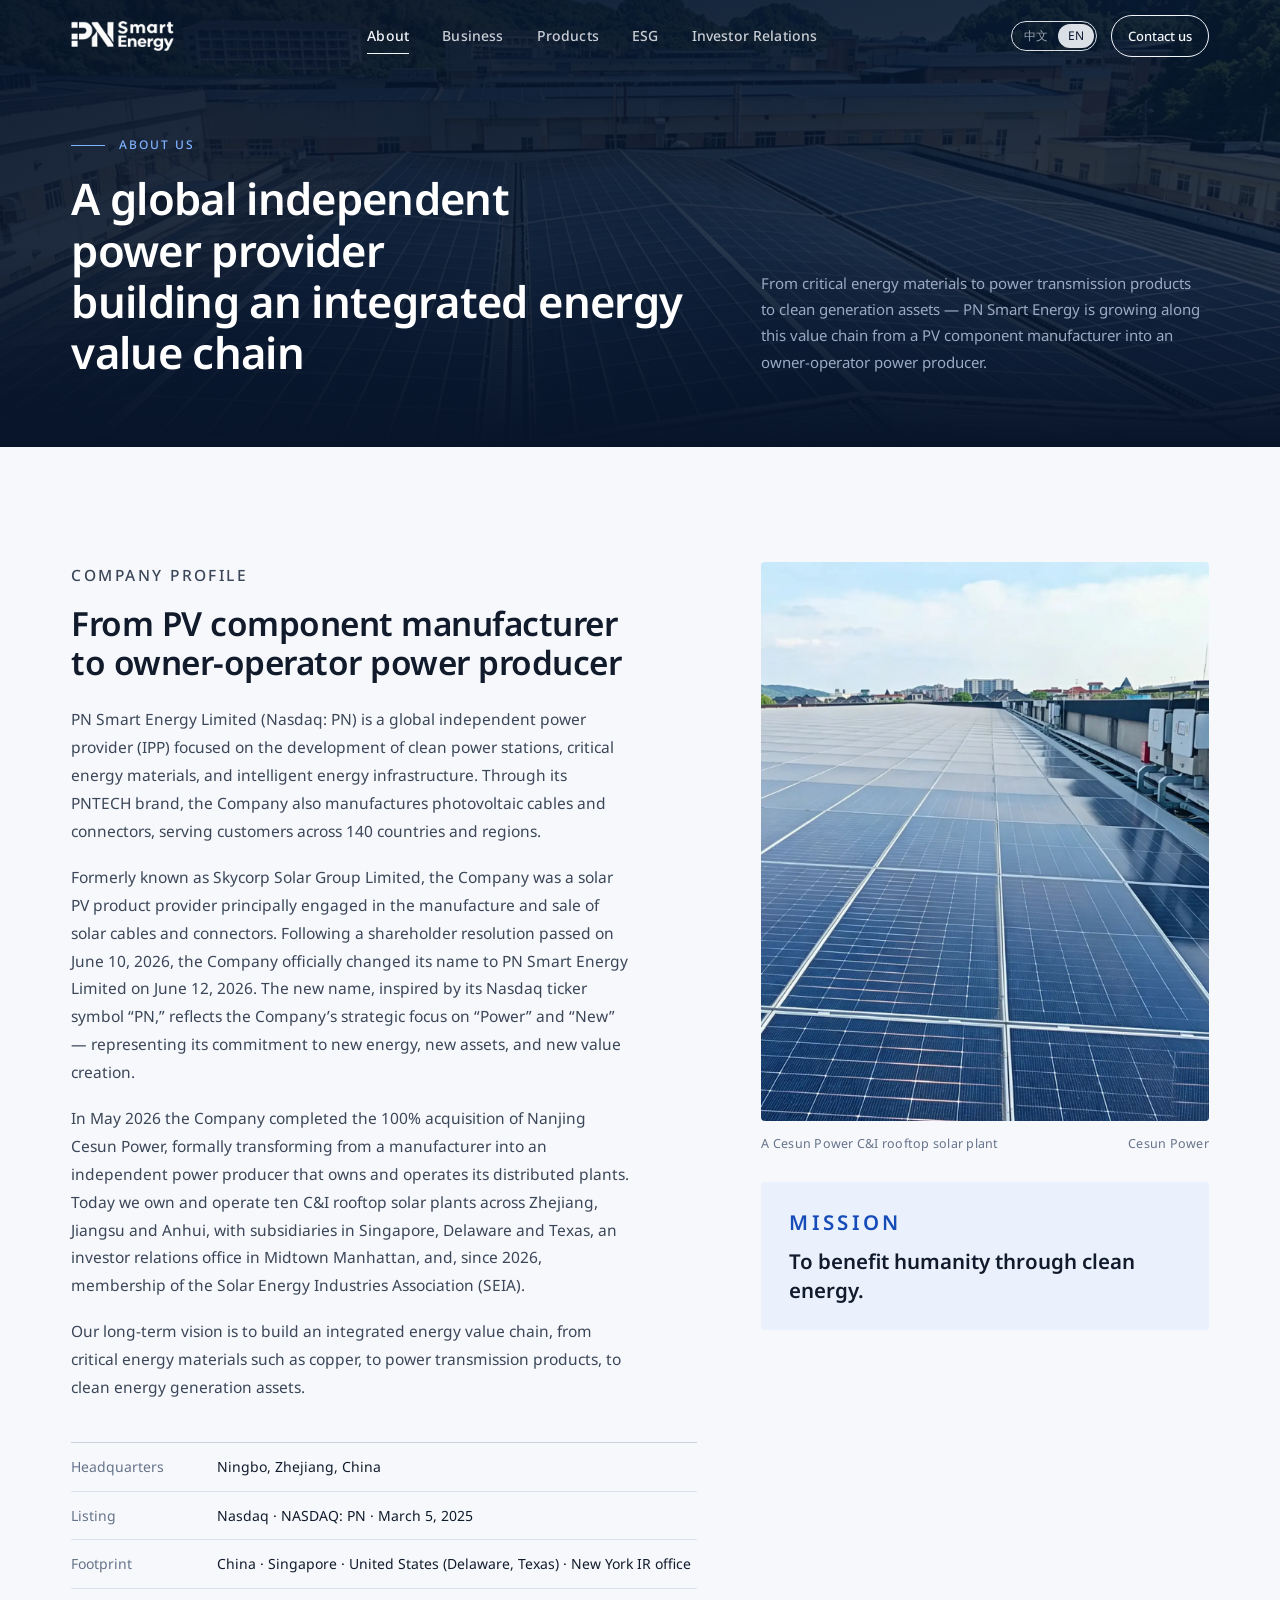
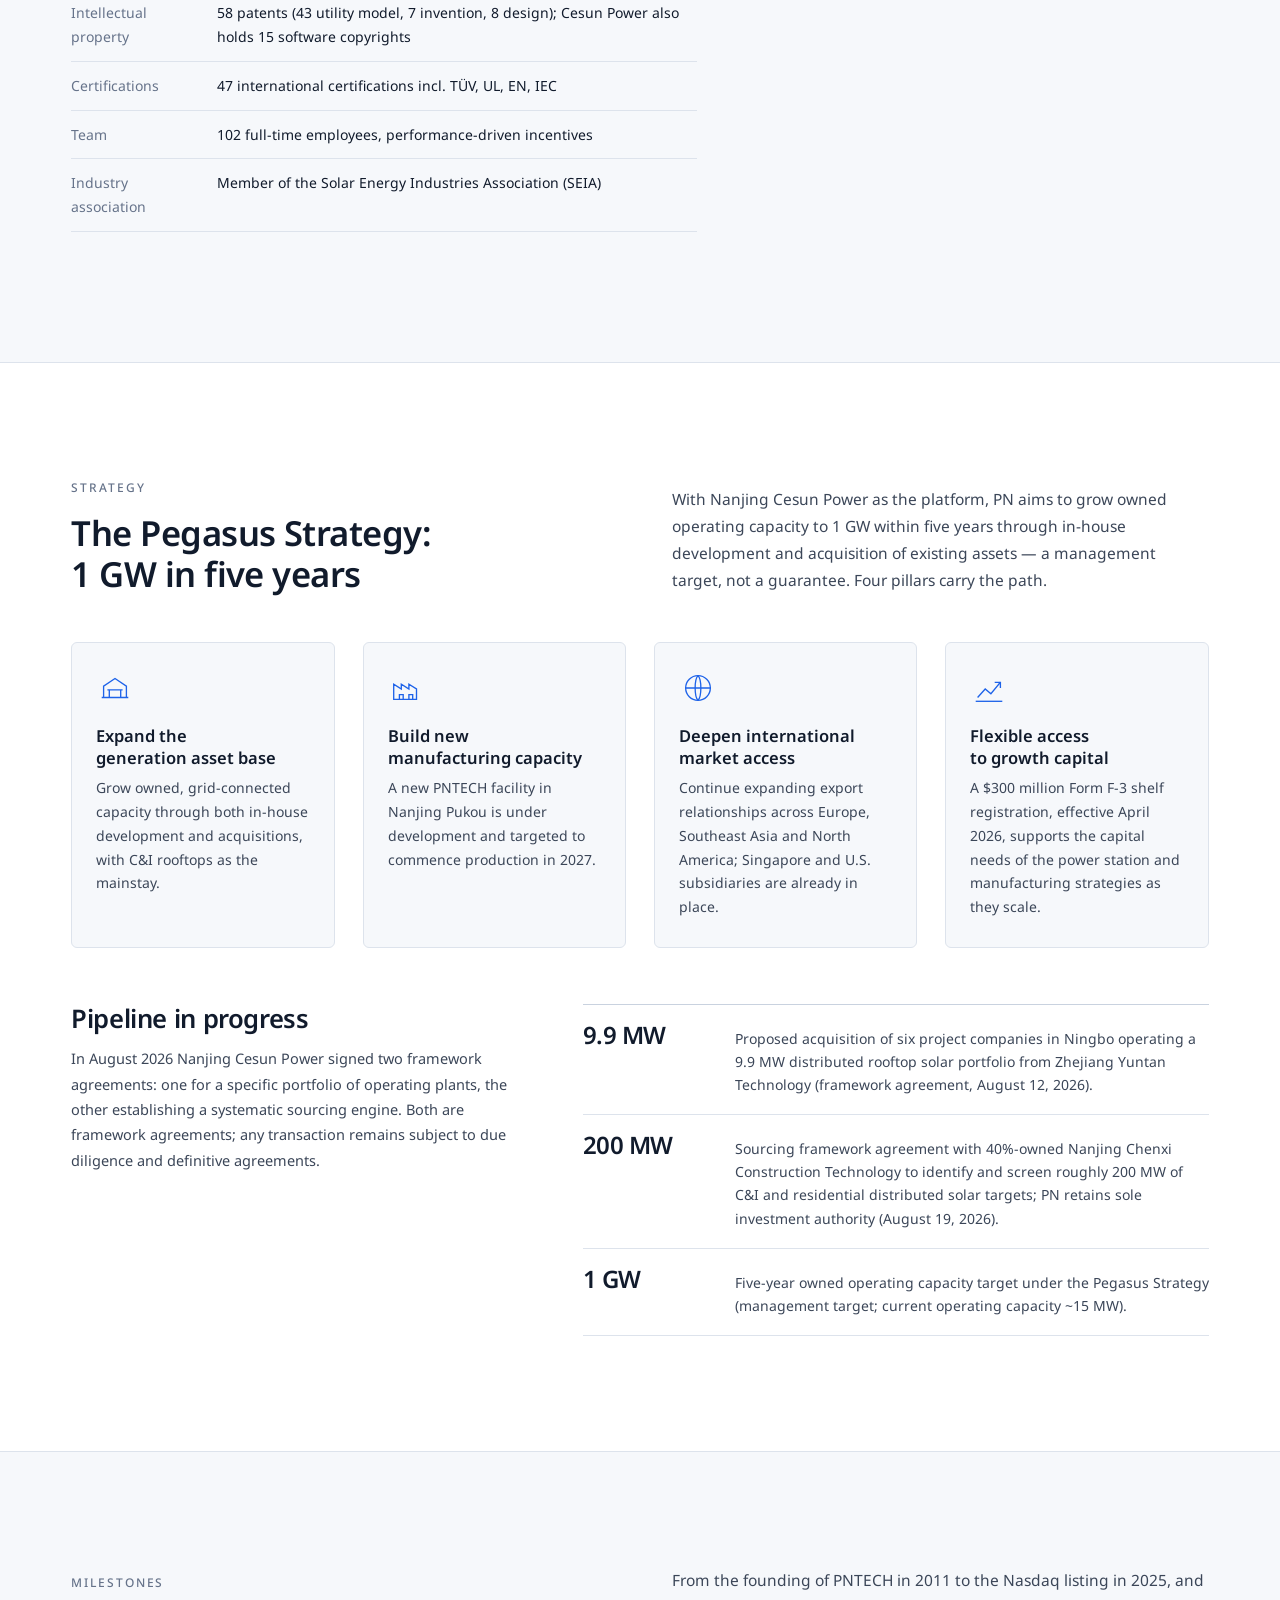
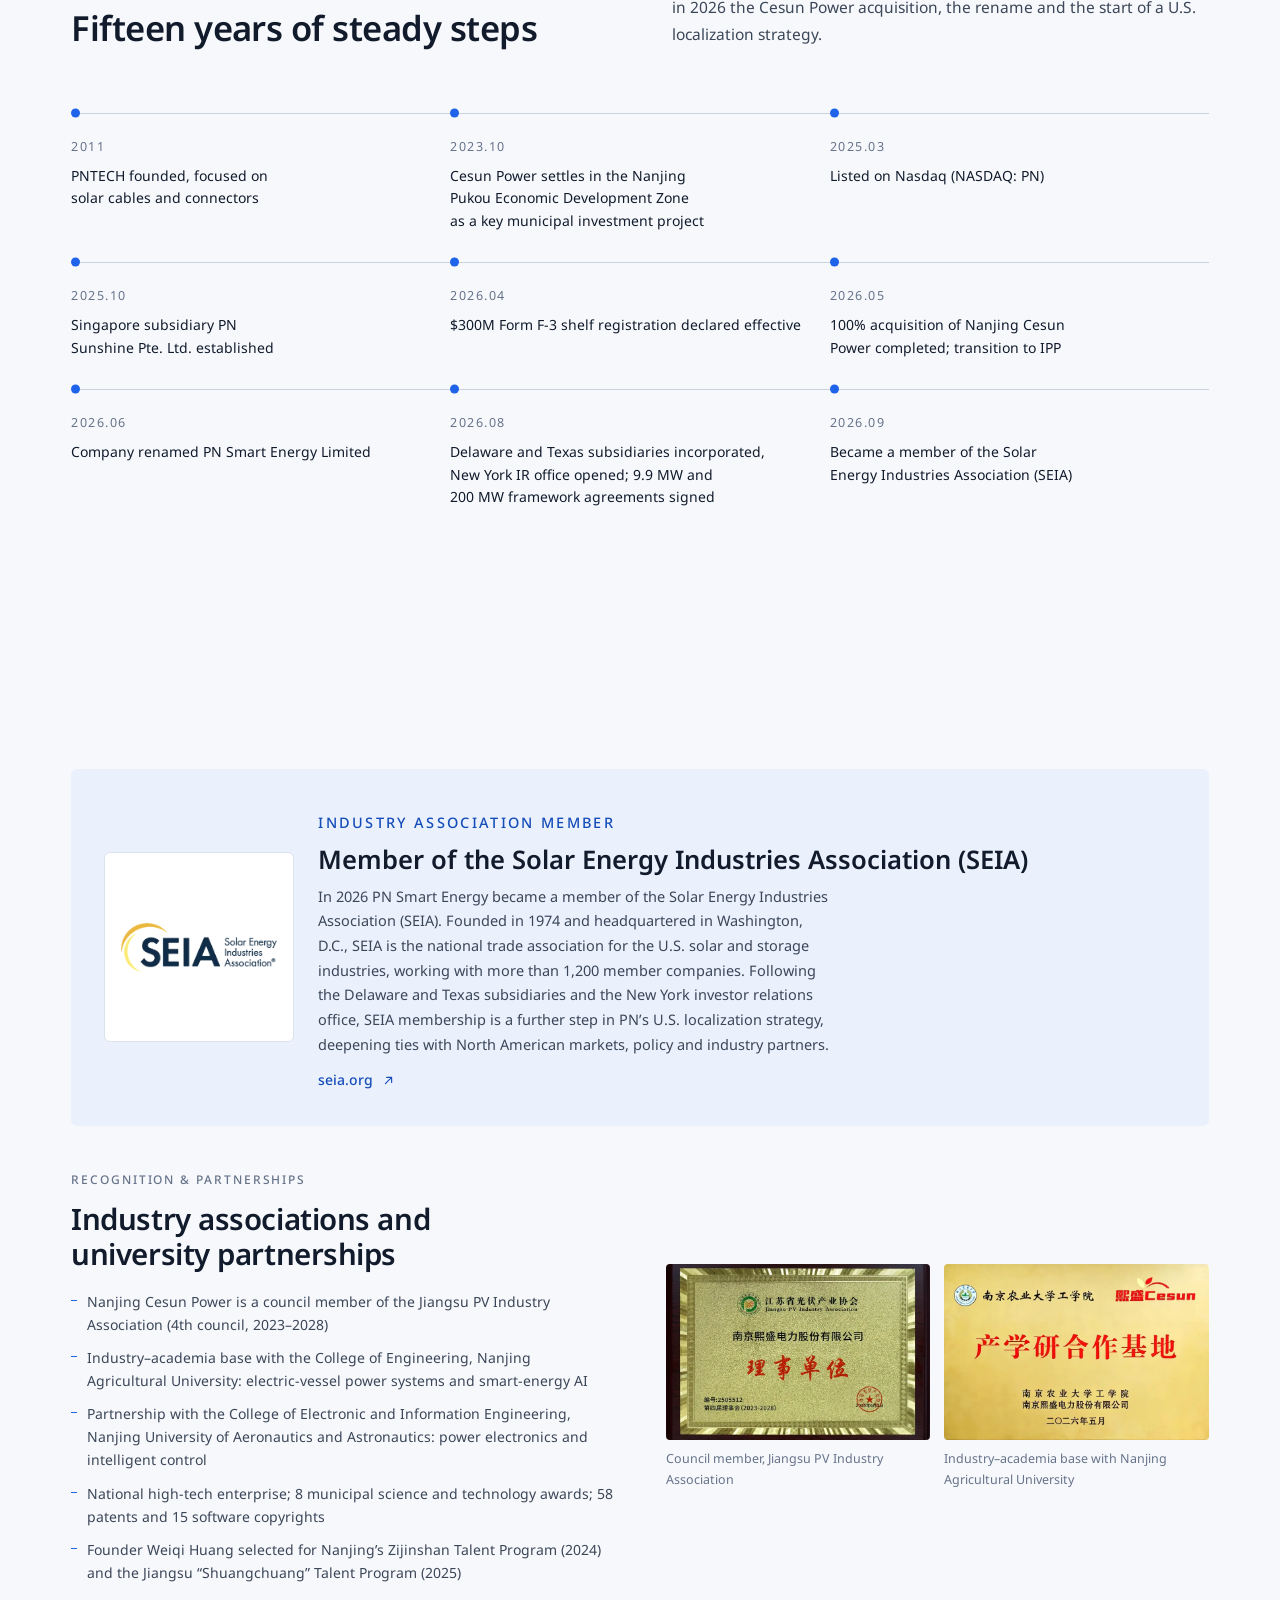
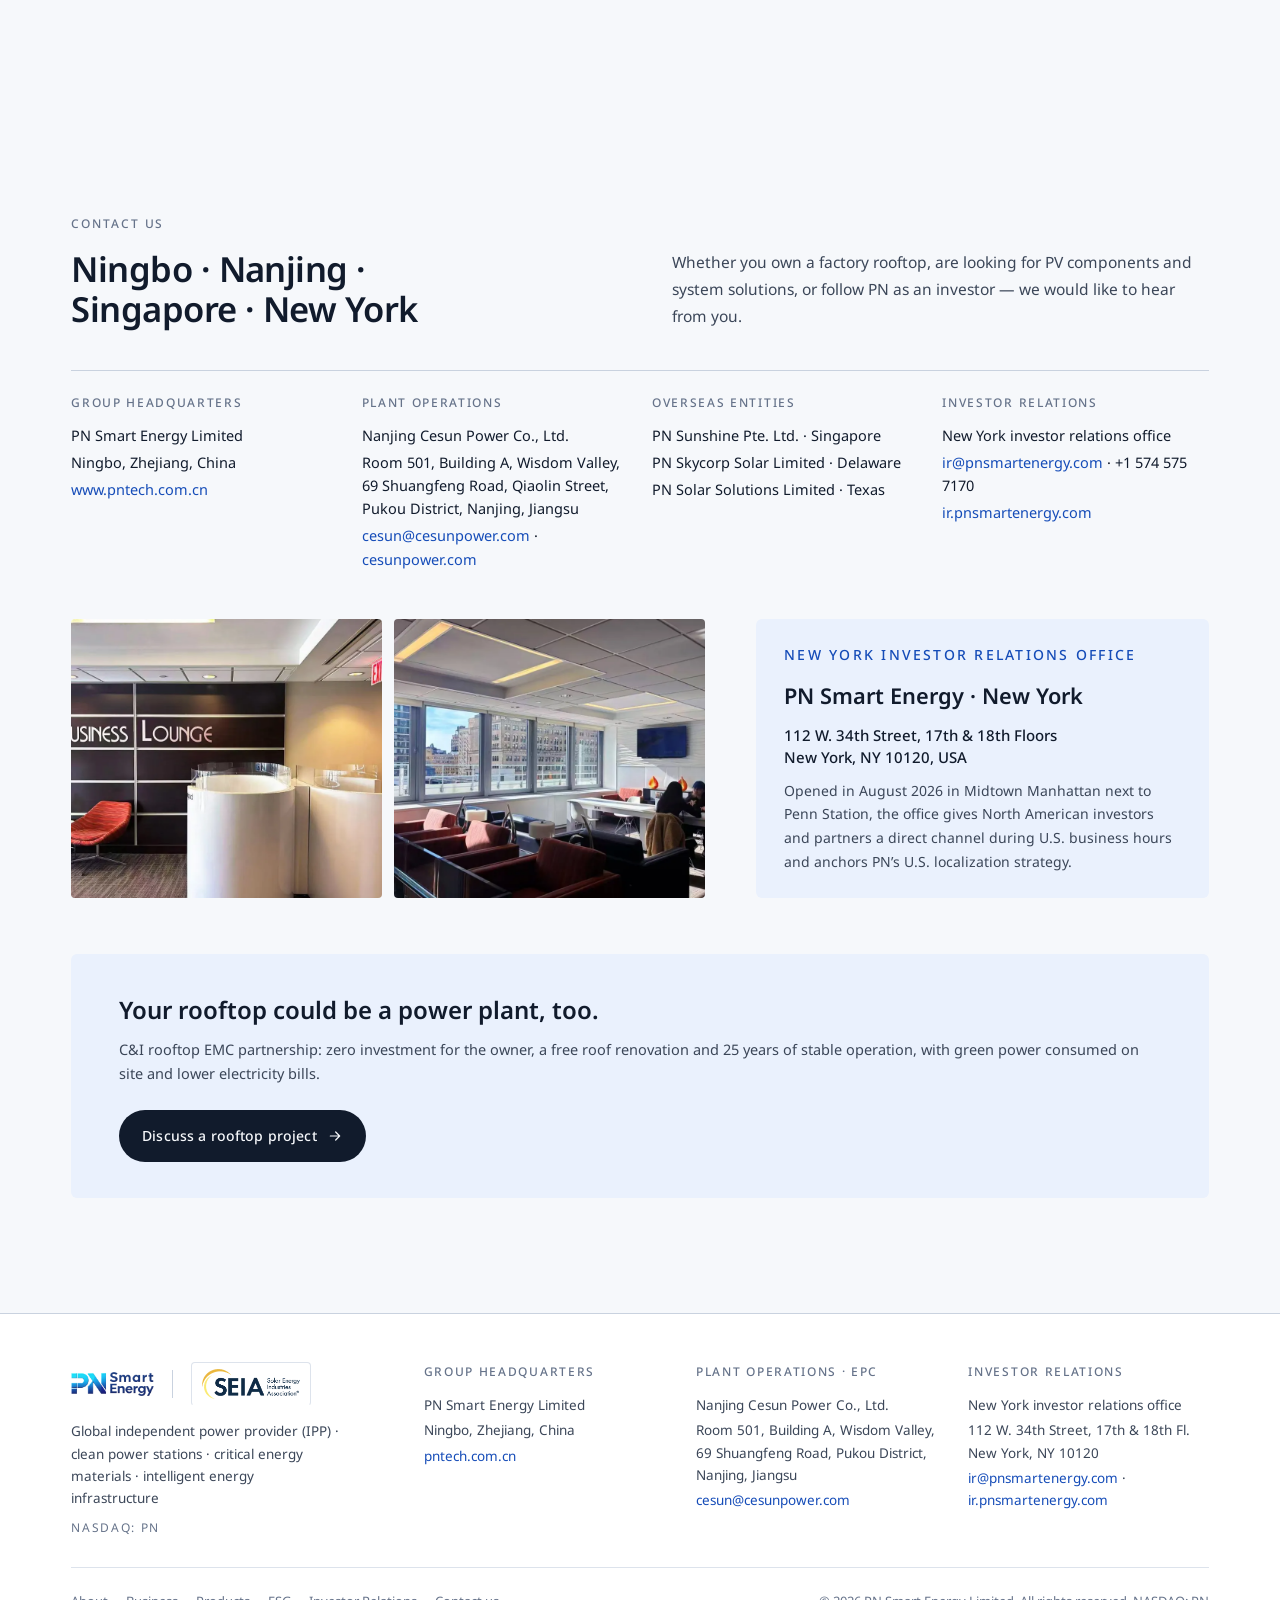
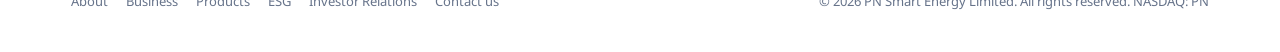
==== commit 2b0808fe: "v5.2: SEIA member logo (pages)" ====
--- a/about.html
+++ b/about.html
@@ -32,7 +32,7 @@
 <link rel="preconnect" href="https://fonts.googleapis.com">
 <link rel="preconnect" href="https://fonts.gstatic.com" crossorigin>
 <link rel="stylesheet" href="https://fonts.googleapis.com/css2?family=Noto+Sans:wght@400;500;600;700&display=swap">
-<link rel="stylesheet" href="assets/site.css?v=d2af8660">
+<link rel="stylesheet" href="assets/site.css?v=56a2f425">
 
 </head>
 <body data-page="about">
@@ -92,6 +92,7 @@
         <div><dt data-i18n="fact.ip">知识产权</dt><dd data-i18n="fact.ip.v">58&nbsp;项专利（43&nbsp;项实用新型、7&nbsp;项发明、8&nbsp;项外观设计）；熙盛电力另持 15&nbsp;项软件著作权</dd></div>
         <div><dt data-i18n="fact.cert">国际认证</dt><dd data-i18n="fact.cert.v">TÜV、UL、EN、IEC 等 47&nbsp;项</dd></div>
         <div><dt data-i18n="fact.people">团队</dt><dd data-i18n="fact.people.v">102&nbsp;名全职员工，绩效导向的激励机制</dd></div>
+        <div><dt data-i18n="fact.member">行业协会</dt><dd data-i18n="fact.member.v">美国太阳能行业协会会员 · Member of the Solar Energy Industries Association (SEIA)</dd></div>
       </dl>
     </div>
     <div class="about-media">
@@ -177,7 +178,7 @@
 <section class="section band" id="honors">
   <div class="wrap">
     <div class="us-card wide">
-      <div class="seal" aria-hidden="true"><svg viewBox="0 0 24 24" fill="none" stroke="currentColor" stroke-width="1.6" stroke-linecap="round"><circle cx="12" cy="12" r="4"/><path d="M12 2v3M12 19v3M2 12h3M19 12h3M4.9 4.9l2.1 2.1M17 17l2.1 2.1M4.9 19.1L7 17M17 7l2.1-2.1"/></svg><b>SEIA</b><span data-i18n="us.seal">会员</span><small>Solar Energy Industries Association</small></div>
+      <div class="logo-plate"><img src="assets/seia_logo.webp" alt="SEIA — Solar Energy Industries Association" width="774" height="242" loading="lazy" decoding="async"></div>
       <div>
         <p class="eyebrow" data-i18n="us.s.eyebrow">行业协会会员</p>
         <h3 data-i18n="us.s.title">美国太阳能行业协会<br>（SEIA）会员</h3>
@@ -244,7 +245,11 @@
   <div class="wrap">
     <div class="foot-grid">
       <div class="foot-brand">
-        <a class="brand" href="index.html" aria-label="PN Smart Energy"><img class="logo-dark" src="assets/logo_blue.png" alt="" width="520" height="151"><img class="logo-light" src="assets/logo_white.png" alt="" width="520" height="152"></a>
+        <div class="foot-logos">
+          <a class="brand" href="index.html" aria-label="PN Smart Energy"><img class="logo-dark" src="assets/logo_blue.png" alt="" width="520" height="151"><img class="logo-light" src="assets/logo_white.png" alt="" width="520" height="152"></a>
+          <i class="sep" aria-hidden="true"></i>
+          <a class="logo-plate" href="https://seia.org" target="_blank" rel="noopener" aria-label="Member of the Solar Energy Industries Association"><img src="assets/seia_logo.webp" alt="SEIA" width="774" height="242" loading="lazy" decoding="async"></a>
+        </div>
         <p data-i18n="ft.tag">全球独立发电商（IPP）· 清洁电站开发 · 关键能源材料 · 智能能源基础设施</p>
         <p class="tick">NASDAQ: PN</p>
       </div>
@@ -288,6 +293,6 @@
 </dialog>
 
 </div>
-<script src="assets/site.js?v=d2af8660"></script>
+<script src="assets/site.js?v=56a2f425"></script>
 </body>
 </html>
--- a/assets/site.css
+++ b/assets/site.css
@@ -603,7 +603,7 @@
 .more:hover svg,a:hover > .body .more svg{transform:translateX(3px)}
 
 /* Compact hero (home) */
-.hero.compact > .wrap{padding-top:clamp(128px,16vh,168px);padding-bottom:clamp(44px,6vw,72px);grid-template-columns:1fr}
+.hero.compact > .wrap{padding-top:clamp(128px,16vh,168px);padding-bottom:clamp(44px,6vw,72px)}
 .hero.compact .hero-title{font-size:clamp(32px,3.6vw,50px);margin-bottom:20px}
 [data-lang="zh"] .hero.compact .hero-title{font-size:clamp(28px,3.1vw,42px)}
 .hero.compact .lede{margin-bottom:30px;font-size:clamp(15px,1.15vw,16.5px)}
@@ -702,7 +702,7 @@
 @media (max-width:860px){.duo{grid-template-columns:1fr}.panel{min-height:260px}}
 
 /* About: milestones (2 rows), honors */
-.timeline.wide{grid-template-columns:repeat(4,minmax(0,1fr));border-top:0;margin-top:0}
+.timeline.wide{grid-template-columns:repeat(3,minmax(0,1fr));border-top:0;margin-top:0}
 .timeline.wide li{border-top:1px solid var(--line-strong);padding-bottom:30px}
 @media (max-width:1100px){.timeline.wide{grid-template-columns:repeat(2,minmax(0,1fr))}}
 @media (max-width:640px){.timeline.wide{grid-template-columns:1fr;border-left:1px solid var(--line-strong)}.timeline.wide li{border-top:0;padding-bottom:22px}}
@@ -760,4 +760,44 @@
 .irlinks b svg{width:14px;height:14px;color:var(--accent-ink);flex:none}
 .irlinks a > span{font-size:12.5px;color:var(--muted);line-height:1.5}
 @media (max-width:900px){.irlinks{grid-template-columns:repeat(2,minmax(0,1fr))}}
-.ir .ir-grid{margin-top:0}+.ir .ir-grid{margin-top:0}
+
+/* U.S. presence: SEIA membership + New York office */
+.us-cards{display:grid;grid-template-columns:minmax(0,1fr) minmax(0,1fr);gap:20px}
+.us-card{display:grid;grid-template-columns:150px minmax(0,1fr);gap:24px;align-items:center;padding:clamp(22px,2.6vw,32px);background:var(--surface);border:1px solid var(--line);border-radius:6px}
+.us-card .eyebrow{margin-bottom:8px;color:var(--accent-ink)}
+.us-card h3{font-size:clamp(18px,1.7vw,22px);font-weight:600;line-height:1.3}
+.us-card p{font-size:14px;color:var(--ink-2);line-height:1.7;margin-top:8px}
+.us-card .addr{font-size:14.5px;color:var(--ink);font-weight:500;line-height:1.5;margin-top:10px}
+.us-card .more{margin-top:12px}
+.us-card .ph{aspect-ratio:1;border-radius:4px;overflow:hidden;background:var(--photo-ground)}
+.us-card .ph img{width:100%;height:100%;object-fit:cover}
+.seal{aspect-ratio:1;border-radius:4px;background:var(--night);color:#fff;display:flex;flex-direction:column;align-items:center;justify-content:center;gap:2px;position:relative;overflow:hidden;isolation:isolate}
+.seal::before{content:"";position:absolute;inset:auto -30% -45% auto;width:90%;aspect-ratio:1;background:radial-gradient(closest-side,rgba(127,178,255,.28),transparent 70%);z-index:-1}
+.seal svg{width:34px;height:34px;color:var(--night-accent);margin-bottom:8px}
+.seal b{font-family:var(--font-display);font-size:30px;font-weight:700;letter-spacing:.06em;line-height:1}
+.seal span{font-size:10.5px;letter-spacing:.22em;text-transform:uppercase;color:var(--night-muted);margin-top:6px}
+.seal small{font-size:9.5px;letter-spacing:.12em;color:var(--night-muted);text-transform:uppercase;margin-top:2px}
+.us-card.wide{grid-template-columns:190px minmax(0,1fr);margin-bottom:clamp(28px,3.5vw,44px);background:var(--tint);border-color:transparent}
+.us-card.wide h3{font-size:clamp(20px,2vw,26px)}
+.us-card.wide p{font-size:14.5px;max-width:64ch}
+[data-lang="zh"] .us-card.wide p{max-width:44em}
+.us-card.wide .seal svg{width:42px;height:42px}
+.us-card.wide .seal b{font-size:38px}
+@media (max-width:900px){.us-cards{grid-template-columns:1fr}}
+@media (max-width:560px){.us-card,.us-card.wide{grid-template-columns:1fr}.us-card .ph,.us-card .seal,.us-card .logo-plate{max-width:150px}}
+
+/* SEIA member logo (supplied by the company) */
+.logo-plate{background:#fff;border-radius:6px;display:flex;align-items:center;justify-content:center;padding:14px 16px;border:1px solid var(--line)}
+.logo-plate img{width:100%;height:auto;max-height:100%;object-fit:contain}
+.us-card .logo-plate{aspect-ratio:1;padding:16px}
+.hero-member{align-self:end;justify-self:end;display:flex;flex-direction:column;gap:8px;max-width:340px;animation:rise .9s cubic-bezier(.2,.7,.2,1) .3s both}
+.hero-member .logo-plate{padding:16px 22px;border:0;box-shadow:0 20px 50px -24px rgba(0,0,0,.6)}
+.hero-member b{font-size:14px;font-weight:600;color:#fff;line-height:1.35;margin-top:4px}
+.hero-member span{font-size:12px;color:var(--night-muted);letter-spacing:.03em;line-height:1.4}
+.hero.compact > .wrap{grid-template-columns:minmax(0,8fr) minmax(0,4fr);gap:32px 40px}
+@media (max-width:980px){.hero.compact > .wrap{grid-template-columns:1fr}.hero-member{justify-self:start;max-width:280px;margin-top:8px}.hero-member .logo-plate{padding:12px 16px}}
+@media (prefers-reduced-motion:reduce){.hero-member{animation:none}}
+.foot-logos{display:flex;align-items:center;gap:18px}
+.foot-logos .sep{width:1px;height:28px;background:var(--line-strong)}
+.foot-logos .logo-plate{padding:6px 10px;border-radius:4px;width:120px}
